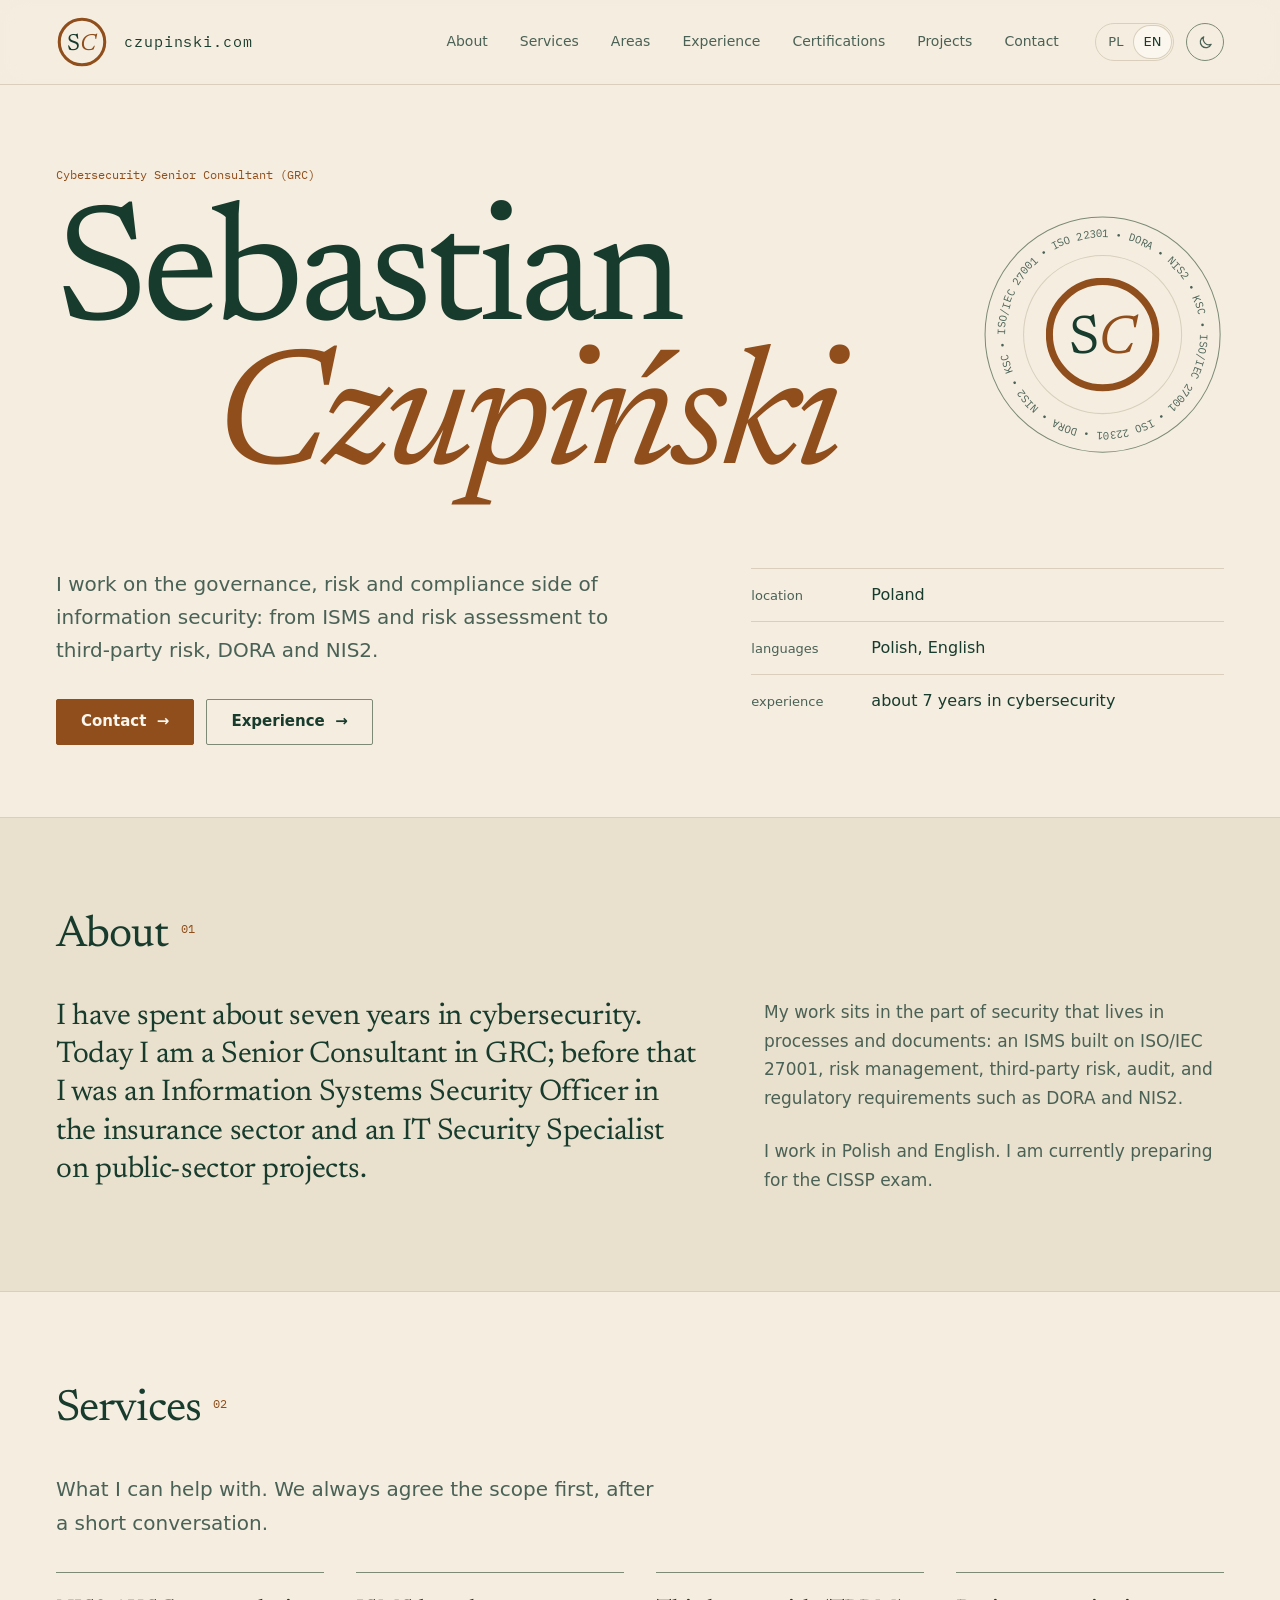
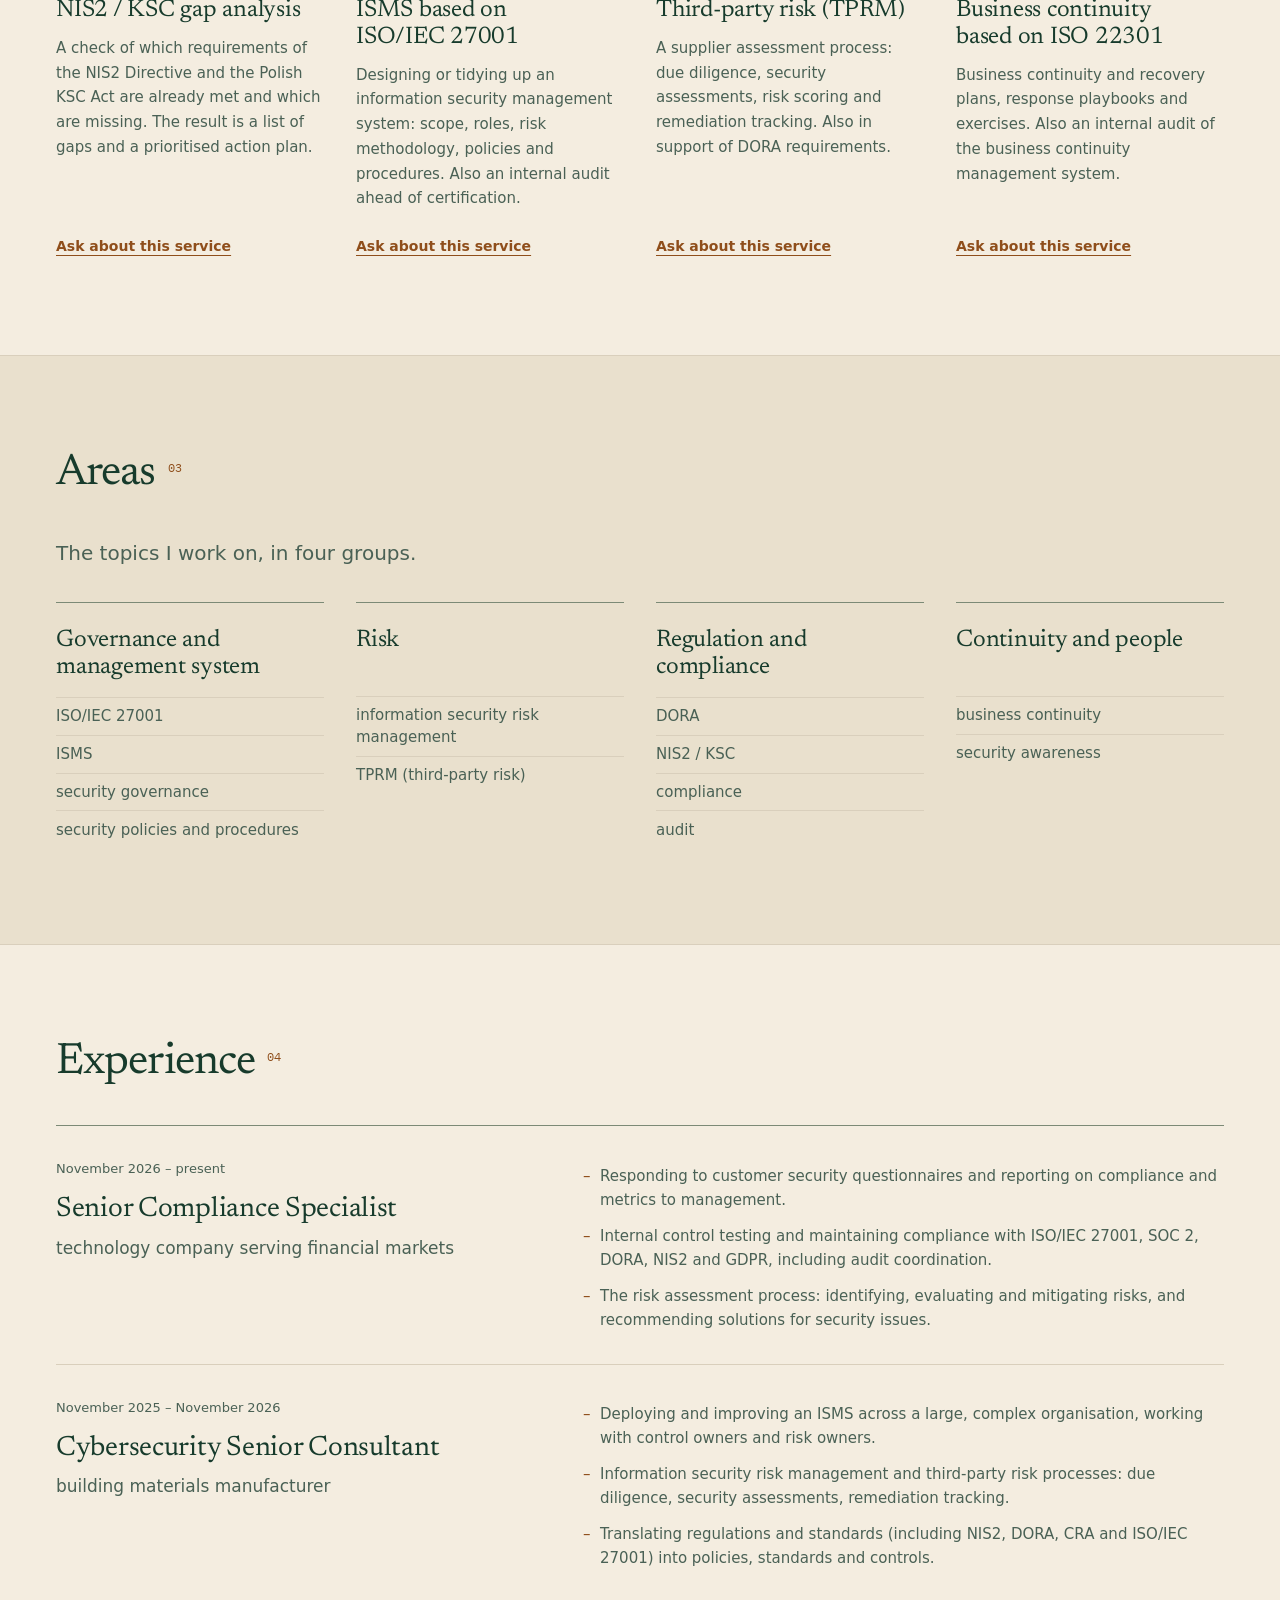
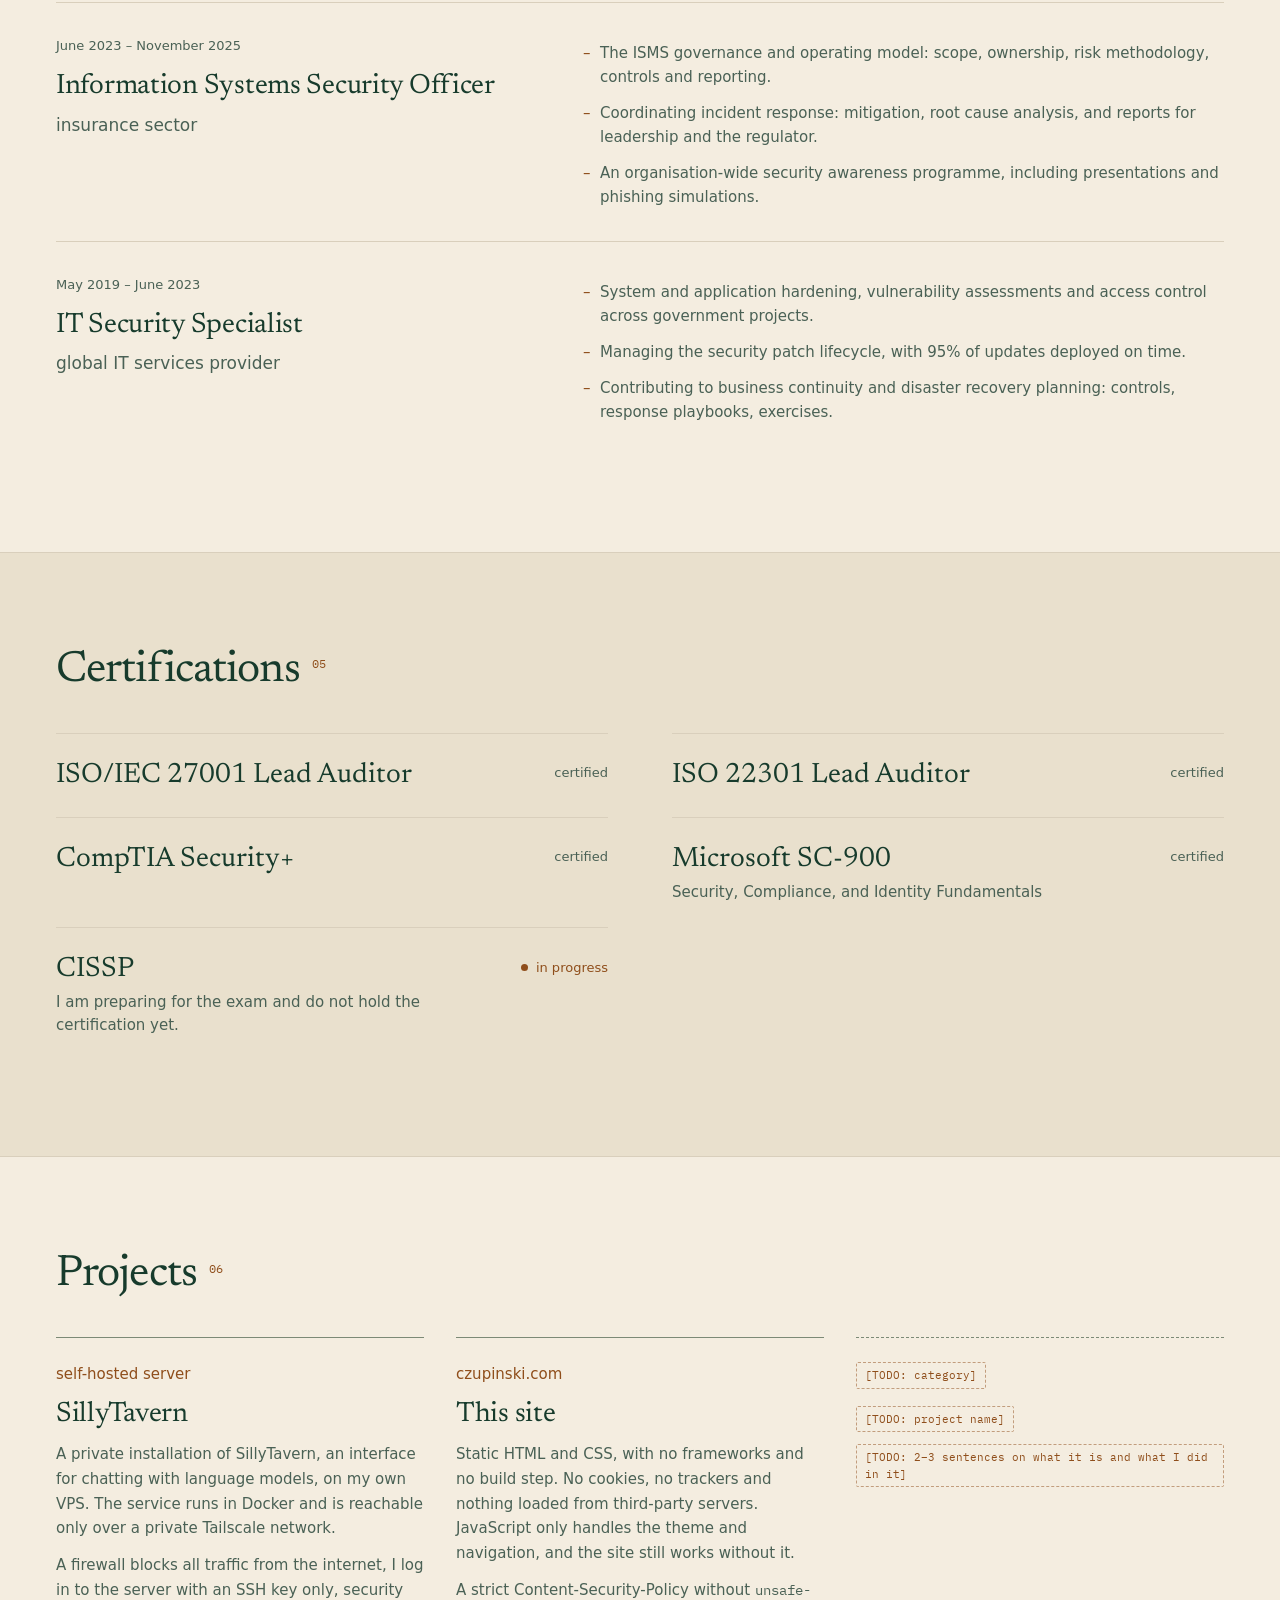
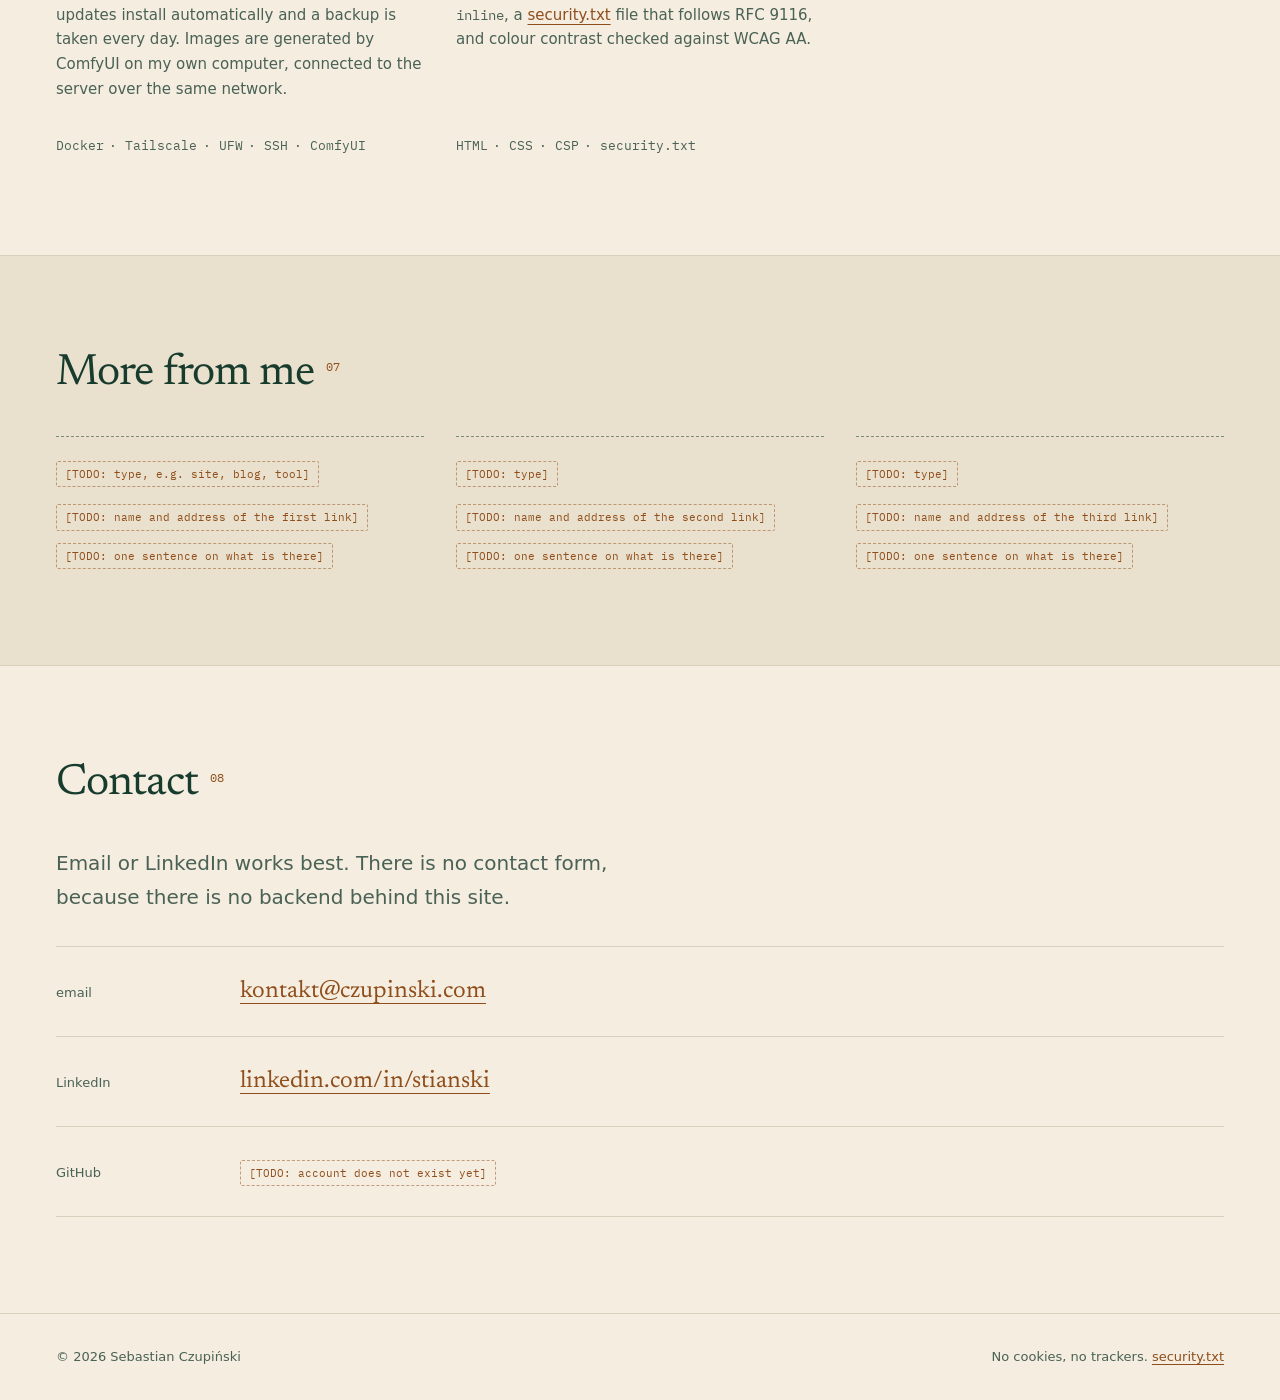
==== en/index.html @ 632280e1 "Strona czupinski.com: pierwsza wersja do publikacji Kopia katalogu site/ z repozytorium moja-strona " ====
<!DOCTYPE html>
<!-- Wersja angielska. Struktura jest identyczna jak w /index.html, różni się treść,
     identyfikatory kotwic i ścieżki do zasobów (../ bo plik leży w katalogu /en/). -->
<html lang="en" data-theme="dark">
<head>
  <meta charset="utf-8">
  <meta name="viewport" content="width=device-width, initial-scale=1">

  <!-- Polityka CSP opisana w /index.html. Hash jest inny, bo blok JSON-LD ma inną treść. -->
  <meta http-equiv="Content-Security-Policy" content="default-src 'none'; script-src 'self' 'sha256-ThbtNAW8D0y4aCmv2MQo83vtmbfObF8yWcRM6Jve+NU='; style-src 'self'; img-src 'self'; font-src 'self'; base-uri 'none'; form-action 'none'">
  <meta name="referrer" content="strict-origin-when-cross-origin">

  <title>Sebastian Czupiński | Cybersecurity Senior Consultant (GRC)</title>
  <meta name="description" content="Sebastian Czupiński, Cybersecurity Senior Consultant (GRC). ISO/IEC 27001, ISMS, risk management, TPRM, DORA, NIS2.">
  <meta name="author" content="Sebastian Czupiński">
  <meta name="theme-color" content="#0f1f1a">

  <link rel="canonical" href="https://czupinski.com/en/">
  <link rel="alternate" hreflang="pl" href="https://czupinski.com/">
  <link rel="alternate" hreflang="en" href="https://czupinski.com/en/">
  <link rel="alternate" hreflang="x-default" href="https://czupinski.com/">

  <meta property="og:type" content="website">
  <meta property="og:site_name" content="czupinski.com">
  <meta property="og:title" content="Sebastian Czupiński | Cybersecurity Senior Consultant (GRC)">
  <meta property="og:description" content="Information security from the governance, risk and compliance side: ISMS, risk assessment, third-party risk, DORA and NIS2.">
  <meta property="og:url" content="https://czupinski.com/en/">
  <meta property="og:locale" content="en_GB">
  <meta property="og:locale:alternate" content="pl_PL">
  <meta property="og:image" content="https://czupinski.com/assets/img/og.png">
  <meta property="og:image:width" content="1200">
  <meta property="og:image:height" content="630">
  <meta property="og:image:alt" content="Sebastian Czupiński, Cybersecurity Senior Consultant (GRC)">
  <meta name="twitter:card" content="summary_large_image">

  <link rel="icon" href="../assets/img/favicon.svg" type="image/svg+xml">
  <link rel="preload" href="../assets/fonts/newsreader-latin-400-normal.woff2" as="font" type="font/woff2" crossorigin>
  <link rel="preload" href="../assets/fonts/newsreader-latin-ext-400-italic.woff2" as="font" type="font/woff2" crossorigin>
  <link rel="stylesheet" href="../assets/css/style.css">
  <script src="../assets/js/theme.js"></script>
  <script src="../assets/js/nav.js" defer></script>

  <script type="application/ld+json">{"@context":"https://schema.org","@type":"Person","name":"Sebastian Czupiński","jobTitle":"Cybersecurity Senior Consultant (GRC)","url":"https://czupinski.com/en/","address":{"@type":"PostalAddress","addressCountry":"PL"},"knowsLanguage":["pl","en"],"knowsAbout":["ISO/IEC 27001","ISMS","Information security risk management","Third-party risk management (TPRM)","DORA","NIS2","Audit","Compliance","Security policies and procedures","Security governance","Business continuity","Security awareness"],"sameAs":["https://www.linkedin.com/in/stianski"]}</script>
</head>
<body>
  <a class="skip-link" href="#content">Skip to content</a>

  <header class="site-header">
    <div class="container header-inner">
      <a class="brand" href="#top" aria-label="Sebastian Czupiński, back to top">
        <svg class="brand-mark" viewBox="0 0 120 120" aria-hidden="true" focusable="false">
          <circle class="monogram-ring" cx="60" cy="60" r="52.5"/>
          <text class="monogram-letters" x="59" y="78" text-anchor="middle">S<tspan class="monogram-c">C</tspan></text>
        </svg>
        <span>czupinski.com</span>
      </a>

      <nav class="site-nav" id="menu" aria-label="Page sections">
        <ul>
          <li><a href="#about">About</a></li>
          <li><a href="#services">Services</a></li>
          <li><a href="#areas">Areas</a></li>
          <li><a href="#experience">Experience</a></li>
          <li><a href="#certifications">Certifications</a></li>
          <li><a href="#projects">Projects</a></li>
          <li><a href="#contact">Contact</a></li>
        </ul>
      </nav>

      <div class="header-tools">
        <nav class="lang-switch" aria-label="Language">
          <a href="../index.html" lang="pl" hreflang="pl" aria-label="Wersja polska">PL</a>
          <span aria-current="true" lang="en">EN</span>
        </nav>
        <button class="theme-toggle" type="button" data-theme-toggle
                aria-label="Switch to light theme"
                data-label-light="Switch to light theme"
                data-label-dark="Switch to dark theme">
          <svg class="icon-sun" viewBox="0 0 24 24" fill="none" stroke="currentColor" stroke-width="1.75" stroke-linecap="round" aria-hidden="true" focusable="false">
            <circle cx="12" cy="12" r="4"/>
            <path d="M12 2.5v2.5M12 19v2.5M2.5 12H5M19 12h2.5M5.3 5.3l1.8 1.8M16.9 16.9l1.8 1.8M5.3 18.7l1.8-1.8M16.9 7.1l1.8-1.8"/>
          </svg>
          <svg class="icon-moon" viewBox="0 0 24 24" fill="none" stroke="currentColor" stroke-width="1.75" stroke-linecap="round" stroke-linejoin="round" aria-hidden="true" focusable="false">
            <path d="M20 14.5A8 8 0 0 1 9.5 4a8 8 0 1 0 10.5 10.5z"/>
          </svg>
        </button>
        <button class="nav-toggle" type="button" data-nav-toggle
                aria-controls="menu" aria-expanded="false"
                aria-label="Open menu"
                data-label-open="Open menu"
                data-label-close="Close menu">
          <svg class="icon-open" viewBox="0 0 24 24" fill="none" stroke="currentColor" stroke-width="1.75" stroke-linecap="round" aria-hidden="true" focusable="false">
            <path d="M4 8h16M4 16h16"/>
          </svg>
          <svg class="icon-close" viewBox="0 0 24 24" fill="none" stroke="currentColor" stroke-width="1.75" stroke-linecap="round" aria-hidden="true" focusable="false">
            <path d="M6 6l12 12M18 6L6 18"/>
          </svg>
        </button>
      </div>
    </div>
  </header>

  <main id="content">

    <!-- 1. HERO -->
    <section class="hero" id="top" aria-labelledby="hero-title">
      <div class="container hero-inner">
        <div>
          <p class="eyebrow">Cybersecurity Senior Consultant (GRC)</p>
          <h1 id="hero-title">Sebastian <span class="name-accent">Czupiński</span></h1>
          <p class="hero-lead">I work on the governance, risk and compliance side of information security: from ISMS and risk assessment to third-party risk, DORA and NIS2.</p>
          <p class="hero-actions">
            <a class="button" href="#contact">Contact</a>
            <a class="button button-ghost" href="#experience">Experience</a>
          </p>
          <dl class="hero-facts">
            <div><dt>location</dt><dd>Poland</dd></div>
            <div><dt>languages</dt><dd>Polish, English</dd></div>
            <div><dt>experience</dt><dd>about 7 years in cybersecurity</dd></div>
          </dl>
        </div>
        <svg class="seal" viewBox="0 0 240 240" aria-hidden="true" focusable="false">
          <defs>
            <path id="seal-path" d="M24 120A96 96 0 1 1 216 120A96 96 0 1 1 24 120"/>
          </defs>
          <circle class="seal-ring seal-ring-outer" cx="120" cy="120" r="116"/>
          <circle class="seal-ring" cx="120" cy="120" r="78"/>
          <g class="seal-spin">
            <text class="seal-text"><textPath href="#seal-path" textLength="596" lengthAdjust="spacing">ISO/IEC 27001 &#8226; ISO 22301 &#8226; DORA &#8226; NIS2 &#8226; KSC &#8226; ISO/IEC 27001 &#8226; ISO 22301 &#8226; DORA &#8226; NIS2 &#8226; KSC &#8226;</textPath></text>
          </g>
          <g transform="translate(60 60)">
            <circle class="monogram-ring" cx="60" cy="60" r="52.5"/>
            <text class="monogram-letters" x="59" y="78" text-anchor="middle">S<tspan class="monogram-c">C</tspan></text>
          </g>
        </svg>
      </div>
    </section>

    <!-- 2. ABOUT -->
    <section class="section band-alt" id="about" aria-labelledby="about-title">
      <div class="container section-inner">
        <header>
          <span class="section-label" aria-hidden="true">01</span>
          <h2 id="about-title">About</h2>
        </header>
        <div class="prose">
          <p>I have spent about seven years in cybersecurity. Today I am a Senior Consultant in GRC; before that I was an Information Systems Security Officer in the insurance sector and an IT Security Specialist on public-sector projects.</p>
          <p>My work sits in the part of security that lives in processes and documents: an ISMS built on ISO/IEC 27001, risk management, third-party risk, audit, and regulatory requirements such as DORA and NIS2.</p>
          <p>I work in Polish and English. I am currently preparing for the CISSP exam.</p>
        </div>
      </div>
    </section>

    <!-- 3. SERVICES
         Nowa usługa = skopiuj cały blok <article class="service"> ... </article>.
         Pamiętaj o tej samej zmianie w /index.html. -->
    <section class="section" id="services" aria-labelledby="services-title">
      <div class="container section-inner">
        <header>
          <span class="section-label" aria-hidden="true">02</span>
          <h2 id="services-title">Services</h2>
        </header>
        <div>
          <p class="section-intro">What I can help with. We always agree the scope first, after a short conversation.</p>
          <div class="service-list">
            <article class="service">
              <h3>NIS2 / KSC gap analysis</h3>
              <p>A check of which requirements of the NIS2 Directive and the Polish KSC Act are already met and which are missing. The result is a list of gaps and a prioritised action plan.</p>
              <a href="#contact">Ask about this service</a>
            </article>
            <article class="service">
              <h3>ISMS based on ISO/IEC 27001</h3>
              <p>Designing or tidying up an information security management system: scope, roles, risk methodology, policies and procedures. Also an internal audit ahead of certification.</p>
              <a href="#contact">Ask about this service</a>
            </article>
            <article class="service">
              <h3>Third-party risk (TPRM)</h3>
              <p>A supplier assessment process: due diligence, security assessments, risk scoring and remediation tracking. Also in support of DORA requirements.</p>
              <a href="#contact">Ask about this service</a>
            </article>
            <article class="service">
              <h3>Business continuity based on ISO 22301</h3>
              <p>Business continuity and recovery plans, response playbooks and exercises. Also an internal audit of the business continuity management system.</p>
              <a href="#contact">Ask about this service</a>
            </article>
          </div>
        </div>
      </div>
    </section>

    <!-- 4. AREAS -->
    <section class="section band-alt" id="areas" aria-labelledby="areas-title">
      <div class="container section-inner">
        <header>
          <span class="section-label" aria-hidden="true">03</span>
          <h2 id="areas-title">Areas</h2>
        </header>
        <div>
          <p class="section-intro">The topics I work on, in four groups.</p>
          <div class="area-grid">
            <div class="area">
              <h3>Governance and management system</h3>
              <ul class="tags">
                <li>ISO/IEC 27001</li>
                <li>ISMS</li>
                <li>security governance</li>
                <li>security policies and procedures</li>
              </ul>
            </div>
            <div class="area">
              <h3>Risk</h3>
              <ul class="tags">
                <li>information security risk management</li>
                <li>TPRM (third-party risk)</li>
              </ul>
            </div>
            <div class="area">
              <h3>Regulation and compliance</h3>
              <ul class="tags">
                <li>DORA</li>
                <li>NIS2 / KSC</li>
                <li>compliance</li>
                <li>audit</li>
              </ul>
            </div>
            <div class="area">
              <h3>Continuity and people</h3>
              <ul class="tags">
                <li>business continuity</li>
                <li>security awareness</li>
              </ul>
            </div>
          </div>
        </div>
      </div>
    </section>

    <!-- 5. EXPERIENCE -->
    <section class="section" id="experience" aria-labelledby="experience-title">
      <div class="container section-inner">
        <header>
          <span class="section-label" aria-hidden="true">04</span>
          <h2 id="experience-title">Experience</h2>
        </header>
        <ol class="timeline">
          <li>
            <div class="timeline-head">
              <p class="timeline-meta">November 2026 – present</p>
              <h3>Senior Compliance Specialist</h3>
              <p class="timeline-context">technology company serving financial markets</p>
            </div>
            <ul class="timeline-points">
              <li>Responding to customer security questionnaires and reporting on compliance and metrics to management.</li>
              <li>Internal control testing and maintaining compliance with ISO/IEC 27001, SOC 2, DORA, NIS2 and GDPR, including audit coordination.</li>
              <li>The risk assessment process: identifying, evaluating and mitigating risks, and recommending solutions for security issues.</li>
            </ul>
          </li>
          <li>
            <div class="timeline-head">
              <p class="timeline-meta">November 2025 – November 2026</p>
              <h3>Cybersecurity Senior Consultant</h3>
              <p class="timeline-context">building materials manufacturer</p>
            </div>
            <ul class="timeline-points">
              <li>Deploying and improving an ISMS across a large, complex organisation, working with control owners and risk owners.</li>
              <li>Information security risk management and third-party risk processes: due diligence, security assessments, remediation tracking.</li>
              <li>Translating regulations and standards (including NIS2, DORA, CRA and ISO/IEC 27001) into policies, standards and controls.</li>
            </ul>
          </li>
          <li>
            <div class="timeline-head">
              <p class="timeline-meta">June 2023 – November 2025</p>
              <h3>Information Systems Security Officer</h3>
              <p class="timeline-context">insurance sector</p>
            </div>
            <ul class="timeline-points">
              <li>The ISMS governance and operating model: scope, ownership, risk methodology, controls and reporting.</li>
              <li>Coordinating incident response: mitigation, root cause analysis, and reports for leadership and the regulator.</li>
              <li>An organisation-wide security awareness programme, including presentations and phishing simulations.</li>
            </ul>
          </li>
          <li>
            <div class="timeline-head">
              <p class="timeline-meta">May 2019 – June 2023</p>
              <h3>IT Security Specialist</h3>
              <p class="timeline-context">global IT services provider</p>
            </div>
            <ul class="timeline-points">
              <li>System and application hardening, vulnerability assessments and access control across government projects.</li>
              <li>Managing the security patch lifecycle, with 95% of updates deployed on time.</li>
              <li>Contributing to business continuity and disaster recovery planning: controls, response playbooks, exercises.</li>
            </ul>
          </li>
        </ol>
      </div>
    </section>

    <!-- 6. CERTIFICATIONS -->
    <section class="section band-alt" id="certifications" aria-labelledby="certifications-title">
      <div class="container section-inner">
        <header>
          <span class="section-label" aria-hidden="true">05</span>
          <h2 id="certifications-title">Certifications</h2>
        </header>
        <ul class="cert-list">
          <li>
            <span class="cert-name">ISO/IEC 27001 Lead Auditor</span>
            <span class="status">certified</span>
          </li>
          <li>
            <span class="cert-name">ISO 22301 Lead Auditor</span>
            <span class="status">certified</span>
          </li>
          <li>
            <span class="cert-name">CompTIA Security+</span>
            <span class="status">certified</span>
          </li>
          <li>
            <span class="cert-name">Microsoft SC-900
              <span class="cert-detail">Security, Compliance, and Identity Fundamentals</span>
            </span>
            <span class="status">certified</span>
          </li>
          <li>
            <span class="cert-name">CISSP
              <span class="cert-detail">I am preparing for the exam and do not hold the certification yet.</span>
            </span>
            <span class="status status-progress">in progress</span>
          </li>
        </ul>
      </div>
    </section>

    <!-- 7. PROJECTS
         Nowy projekt = skopiuj cały blok <article class="card"> ... </article>
         i podmień treść. Pamiętaj o tej samej zmianie w /index.html. -->
    <section class="section" id="projects" aria-labelledby="projects-title">
      <div class="container section-inner">
        <header>
          <span class="section-label" aria-hidden="true">06</span>
          <h2 id="projects-title">Projects</h2>
        </header>
        <div class="card-grid">
          <article class="card">
            <p class="card-kicker">self-hosted server</p>
            <h3>SillyTavern</h3>
            <p>A private installation of SillyTavern, an interface for chatting with language models, on my own VPS. The service runs in Docker and is reachable only over a private Tailscale network.</p>
            <p>A firewall blocks all traffic from the internet, I log in to the server with an SSH key only, security updates install automatically and a backup is taken every day. Images are generated by ComfyUI on my own computer, connected to the server over the same network.</p>
            <ul class="tags">
              <li>Docker</li>
              <li>Tailscale</li>
              <li>UFW</li>
              <li>SSH</li>
              <li>ComfyUI</li>
            </ul>
          </article>

          <article class="card">
            <p class="card-kicker">czupinski.com</p>
            <h3>This site</h3>
            <p>Static HTML and CSS, with no frameworks and no build step. No cookies, no trackers and nothing loaded from third-party servers. JavaScript only handles the theme and navigation, and the site still works without it.</p>
            <p>A strict Content-Security-Policy without <code>unsafe-inline</code>, a <a href="../.well-known/security.txt">security.txt</a> file that follows RFC 9116, and colour contrast checked against WCAG AA.</p>
            <ul class="tags">
              <li>HTML</li>
              <li>CSS</li>
              <li>CSP</li>
              <li>security.txt</li>
            </ul>
          </article>

          <article class="card card-empty">
            <p class="card-kicker"><span class="todo">[TODO: category]</span></p>
            <h3><span class="todo">[TODO: project name]</span></h3>
            <p><span class="todo">[TODO: 2–3 sentences on what it is and what I did in it]</span></p>
          </article>
        </div>
      </div>
    </section>

    <!-- 8. LINKS: miejsce na promowane odnośniki (inne strony, profile, publikacje).
         Wypełnienie jak w /index.html: nazwę owiń linkiem z rel="noopener noreferrer". -->
    <section class="section band-alt" id="links" aria-labelledby="links-title">
      <div class="container section-inner">
        <header>
          <span class="section-label" aria-hidden="true">07</span>
          <h2 id="links-title">More from me</h2>
        </header>
        <div class="card-grid">
          <article class="card card-empty">
            <p class="card-kicker"><span class="todo">[TODO: type, e.g. site, blog, tool]</span></p>
            <h3><span class="todo">[TODO: name and address of the first link]</span></h3>
            <p><span class="todo">[TODO: one sentence on what is there]</span></p>
          </article>
          <article class="card card-empty">
            <p class="card-kicker"><span class="todo">[TODO: type]</span></p>
            <h3><span class="todo">[TODO: name and address of the second link]</span></h3>
            <p><span class="todo">[TODO: one sentence on what is there]</span></p>
          </article>
          <article class="card card-empty">
            <p class="card-kicker"><span class="todo">[TODO: type]</span></p>
            <h3><span class="todo">[TODO: name and address of the third link]</span></h3>
            <p><span class="todo">[TODO: one sentence on what is there]</span></p>
          </article>
        </div>
      </div>
    </section>

    <!-- 9. CONTACT -->
    <section class="section" id="contact" aria-labelledby="contact-title">
      <div class="container section-inner">
        <header>
          <span class="section-label" aria-hidden="true">08</span>
          <h2 id="contact-title">Contact</h2>
        </header>
        <div>
          <p class="section-intro">Email or LinkedIn works best. There is no contact form, because there is no backend behind this site.</p>
          <dl class="contact-list">
            <div><dt>email</dt><dd><a href="mailto:kontakt@czupinski.com">kontakt@czupinski.com</a></dd></div>
            <div><dt>LinkedIn</dt><dd><a href="https://www.linkedin.com/in/stianski" rel="noopener noreferrer">linkedin.com/in/stianski</a></dd></div>
            <div><dt>GitHub</dt><dd><span class="todo">[TODO: account does not exist yet]</span></dd></div>
          </dl>
        </div>
      </div>
    </section>

  </main>

  <!-- 8. FOOTER -->
  <footer class="site-footer">
    <div class="container footer-inner">
      <p>© 2026 Sebastian Czupiński</p>
      <p>No cookies, no trackers. <a href="../.well-known/security.txt">security.txt</a></p>
    </div>
  </footer>
</body>
</html>
---- assets/css/style.css ----
/* ==========================================================================
   czupinski.com - arkusz stylów
   Jeden plik, bez preprocesora. Kolejność:
     1. Zmienne (paleta, typografia, odstępy)
     2. Baza i reset
     3. Elementy wspólne (linki, focus, przyciski, znacznik TODO)
     4. Nagłówek i nawigacja
     5. Hero
     6. Sekcje i ich zawartość
     7. Stopka, strona 404
     8. Punkty łamania (media queries)
     9. Ruch (tylko gdy użytkownik go nie ograniczył)
   Pełna dokumentacja kolorów: docs/paleta.md
   ========================================================================== */

/* 0. CZCIONKI --------------------------------------------------------------
   Dwie czcionki trzymane lokalnie w assets/fonts (licencja OFL, szczegóły w
   assets/fonts/README.md): Newsreader do nagłówków, IBM Plex Mono do etykiet.
   Dzięki temu strona wygląda tak samo na Windows, macOS i Androidzie.
   Każdy krój jest w dwóch plikach: "latin" (podstawowe znaki) i "latin-ext"
   (m.in. polskie ą, ę, ł, ń, ś, ź, ż). Zakres unicode-range mówi przeglądarce,
   który plik zawiera które znaki, więc wersja angielska pobiera tylko "latin".
   font-display: swap = tekst jest widoczny od razu w czcionce systemowej,
   a po chwili podmienia się na docelową. */
@font-face {
  font-family: "Newsreader";
  font-style: normal;
  font-weight: 400;
  font-display: swap;
  src: url("../fonts/newsreader-latin-ext-400-normal.woff2") format("woff2");
  unicode-range: U+0100-02BA, U+02BD-02C5, U+02C7-02CC, U+02CE-02D7, U+02DD-02FF, U+0304, U+0308, U+0329, U+1D00-1DBF, U+1E00-1E9F, U+1EF2-1EFF, U+2020, U+20A0-20AB, U+20AD-20C0, U+2113, U+2C60-2C7F, U+A720-A7FF;
}

@font-face {
  font-family: "Newsreader";
  font-style: normal;
  font-weight: 400;
  font-display: swap;
  src: url("../fonts/newsreader-latin-400-normal.woff2") format("woff2");
  unicode-range: U+0000-00FF, U+0131, U+0152-0153, U+02BB-02BC, U+02C6, U+02DA, U+02DC, U+0304, U+0308, U+0329, U+2000-206F, U+20AC, U+2122, U+2191, U+2193, U+2212, U+2215, U+FEFF, U+FFFD;
}

@font-face {
  font-family: "Newsreader";
  font-style: italic;
  font-weight: 400;
  font-display: swap;
  src: url("../fonts/newsreader-latin-ext-400-italic.woff2") format("woff2");
  unicode-range: U+0100-02BA, U+02BD-02C5, U+02C7-02CC, U+02CE-02D7, U+02DD-02FF, U+0304, U+0308, U+0329, U+1D00-1DBF, U+1E00-1E9F, U+1EF2-1EFF, U+2020, U+20A0-20AB, U+20AD-20C0, U+2113, U+2C60-2C7F, U+A720-A7FF;
}

@font-face {
  font-family: "Newsreader";
  font-style: italic;
  font-weight: 400;
  font-display: swap;
  src: url("../fonts/newsreader-latin-400-italic.woff2") format("woff2");
  unicode-range: U+0000-00FF, U+0131, U+0152-0153, U+02BB-02BC, U+02C6, U+02DA, U+02DC, U+0304, U+0308, U+0329, U+2000-206F, U+20AC, U+2122, U+2191, U+2193, U+2212, U+2215, U+FEFF, U+FFFD;
}

@font-face {
  font-family: "IBM Plex Mono";
  font-style: normal;
  font-weight: 400;
  font-display: swap;
  src: url("../fonts/ibm-plex-mono-latin-ext-400-normal.woff2") format("woff2");
  unicode-range: U+0100-02BA, U+02BD-02C5, U+02C7-02CC, U+02CE-02D7, U+02DD-02FF, U+0304, U+0308, U+0329, U+1D00-1DBF, U+1E00-1E9F, U+1EF2-1EFF, U+2020, U+20A0-20AB, U+20AD-20C0, U+2113, U+2C60-2C7F, U+A720-A7FF;
}

@font-face {
  font-family: "IBM Plex Mono";
  font-style: normal;
  font-weight: 400;
  font-display: swap;
  src: url("../fonts/ibm-plex-mono-latin-400-normal.woff2") format("woff2");
  unicode-range: U+0000-00FF, U+0131, U+0152-0153, U+02BB-02BC, U+02C6, U+02DA, U+02DC, U+0304, U+0308, U+0329, U+2000-206F, U+20AC, U+2122, U+2191, U+2193, U+2212, U+2215, U+FEFF, U+FFFD;
}

/* 1. ZMIENNE ---------------------------------------------------------------
   Motyw ciemny jest domyślny, więc jego kolory siedzą w :root.
   Motyw jasny tylko nadpisuje te same zmienne - reszta CSS nie wie,
   który motyw jest aktywny. Dzięki temu zmiana palety to edycja tych
   bloków i niczego więcej. */
:root {
  --color-bg: #0f1f1a;              /* tło strony */
  --color-surface: #162b23;         /* karty, tagi */
  --color-text: #f4ede0;            /* tekst główny */
  --color-heading: #f4ede0;         /* nagłówki */
  --color-text-muted: #b5bfb0;      /* tekst przygaszony */
  --color-accent: #d4935a;          /* miedź: linki, etykiety, akcenty */
  --color-accent-hover: #e6ae7c;    /* miedź po najechaniu */
  --color-on-accent: #0f1f1a;       /* tekst na miedzianym tle */
  --color-border: #2e4a3d;          /* obramowania dekoracyjne */
  --color-border-strong: #5f8472;   /* obramowania kontrolek (min. 3:1) */
  --color-rail: #0b1713;            /* boczne kolumny po obu stronach ekranu */

  /* Efekty: poświata w hero i cień kart. Osobne zmienne, bo w każdym
     motywie potrzebują innej siły. */
  --color-glow: rgba(31, 77, 58, 0.5);
  --shadow-card: 0 1px 0 rgba(244, 237, 224, 0.04) inset, 0 18px 40px -24px rgba(0, 0, 0, 0.6);

  /* Mówi przeglądarce, jak rysować własne elementy (paski przewijania itp.). */
  color-scheme: dark;

  /* Typografia: szeryfowa do nagłówków (ciepło), bezszeryfowa do tekstu
     (czytelność), monospace do etykiet, tagów i dat (akcent techniczny).
     Nagłówki i etykiety mają własne czcionki z sekcji 0; reszta listy to zapas
     na czas ładowania. Tekst główny zostaje w czcionce systemowej. */
  --font-serif: "Newsreader", "Iowan Old Style", "Palatino Linotype", Palatino, Georgia, "Times New Roman", serif;
  --font-sans: system-ui, -apple-system, "Segoe UI", Roboto, "Helvetica Neue", Arial, sans-serif;
  --font-mono: "IBM Plex Mono", ui-monospace, "Cascadia Code", "SF Mono", Menlo, Consolas, "Liberation Mono", monospace;

  /* Skala odstępów: wielokrotności 0.25rem, żeby wszystko trzymało rytm. */
  --space-1: 0.25rem;
  --space-2: 0.5rem;
  --space-3: 0.75rem;
  --space-4: 1rem;
  --space-5: 1.5rem;
  --space-6: 2rem;
  --space-7: 3rem;
  --space-8: 4.5rem;
  --space-9: 7rem;
  --space-10: 9rem;

  --content-width: 70rem;
  --gutter: 1.25rem;
  --radius: 0.25rem;
  --radius-card: 0.625rem;
}

/* Atrybut data-theme ustawia assets/js/theme.js na elemencie <html>. */
:root[data-theme="light"] {
  --color-bg: #f4ede0;
  --color-surface: #fbf7ee;
  --color-text: #1f4d3a;
  --color-heading: #173b2c;
  --color-text-muted: #4a6155;
  --color-accent: #8f4e1b;
  --color-accent-hover: #6f3b12;
  --color-on-accent: #fbf7ee;
  --color-border: #d9cfbc;
  --color-border-strong: #7c8a76;
  --color-rail: #e9e0cd;

  --color-glow: rgba(184, 115, 51, 0.1);
  --shadow-card: 0 1px 2px rgba(23, 59, 44, 0.05), 0 18px 40px -28px rgba(23, 59, 44, 0.35);

  color-scheme: light;
}

/* Pas "stonowany" (klasa na sekcji): te same kolory, tylko tło o pół tonu inne.
   Co druga sekcja go dostaje, żeby sekcje było od siebie lepiej widać. */
.band-alt {
  --color-bg: #162c23;
  --color-surface: #1e382e;
}

[data-theme="light"] .band-alt {
  --color-bg: #e9e0cd;
  --color-surface: #fbf7ee;
}

/* 2. BAZA ------------------------------------------------------------------ */
*,
*::before,
*::after {
  box-sizing: border-box;
}

html {
  /* Bez tego iOS potrafi sam powiększać tekst po obróceniu telefonu. */
  -webkit-text-size-adjust: 100%;
  text-size-adjust: 100%;
  /* Kotwice nie chowają się pod przyklejonym nagłówkiem. */
  scroll-padding-top: 8rem;
}

body {
  margin: 0;
  background: var(--color-bg);
  color: var(--color-text);
  font-family: var(--font-sans);
  font-size: 1.0625rem;
  line-height: 1.7;
  overflow-wrap: break-word;
  -webkit-font-smoothing: antialiased;
  text-rendering: optimizeLegibility;
}

h1,
h2,
h3,
p,
ul,
ol,
dl,
dd {
  margin: 0;
}

ul,
ol {
  padding: 0;
  list-style: none;
}

h1,
h2,
h3 {
  color: var(--color-heading);
  font-family: var(--font-serif);
  font-weight: 400;
  line-height: 1.12;
  letter-spacing: -0.01em;
  text-wrap: balance;
}

svg {
  display: block;
}

::selection {
  background: var(--color-accent);
  color: var(--color-on-accent);
}

/* 3. ELEMENTY WSPÓLNE ------------------------------------------------------ */
.container {
  width: 100%;
  max-width: var(--content-width);
  margin-inline: auto;
  padding-inline: var(--gutter);
}

a {
  color: var(--color-accent);
  text-decoration-thickness: 1px;
  text-underline-offset: 0.25em;
}

a:hover {
  color: var(--color-accent-hover);
}

/* Widoczny focus tylko przy nawigacji klawiaturą (:focus-visible),
   żeby nie pojawiał się po zwykłym kliknięciu myszą. */
:focus-visible {
  outline: 2px solid var(--color-accent);
  outline-offset: 3px;
  border-radius: 2px;
}

/* Link "przejdź do treści": niewidoczny, dopóki nie dostanie focusu z klawiatury. */
.skip-link {
  position: absolute;
  top: var(--space-3);
  left: var(--space-3);
  z-index: 20;
  padding: var(--space-2) var(--space-4);
  background: var(--color-accent);
  color: var(--color-on-accent);
  font-family: var(--font-mono);
  font-size: 0.875rem;
  text-decoration: none;
  border-radius: var(--radius);
  transform: translateY(-300%);
}

.skip-link:focus {
  color: var(--color-on-accent);
  transform: none;
}

/* Tekst tylko dla czytników ekranu. */
.visually-hidden {
  position: absolute;
  width: 1px;
  height: 1px;
  margin: -1px;
  padding: 0;
  overflow: hidden;
  clip-path: inset(50%);
  white-space: nowrap;
  border: 0;
}

code {
  font-family: var(--font-mono);
  font-size: 0.9em;
}

/* Wspólny styl małych etykiet: monospace, wersaliki, szerokie światła między literami.
   To ten sam "głos" w nawigacji, numerach sekcji, statusach i przyciskach. */
.eyebrow,
.section-label,
.site-nav a,
.lang-switch,
.button,
.status,
.card-kicker,
.timeline-meta,
.hero-facts dt,
.contact-list dt,
.site-footer {
  font-family: var(--font-mono);
  font-size: 0.75rem;
  letter-spacing: 0.12em;
  text-transform: uppercase;
}

/* Przyciski to zwykłe linki-kotwice, więc działają bez JavaScriptu. */
.button {
  display: inline-flex;
  align-items: center;
  justify-content: center;
  min-height: 2.875rem;
  padding: 0 var(--space-5);
  background: var(--color-accent);
  color: var(--color-on-accent);
  border: 1px solid var(--color-accent);
  border-radius: var(--radius);
  text-decoration: none;
}

/* Strzałka dopisana w CSS. Drugie "content" podaje pusty tekst zastępczy,
   żeby czytniki ekranu jej nie czytały; starsze przeglądarki biorą pierwsze. */
.button::after {
  content: "→";
  content: "→" / "";
  margin-left: 0.7em;
}

.button:hover {
  background: var(--color-accent-hover);
  border-color: var(--color-accent-hover);
  color: var(--color-on-accent);
}

.button-ghost {
  background: transparent;
  color: var(--color-heading);
  border-color: var(--color-border-strong);
}

.button-ghost:hover {
  background: transparent;
  color: var(--color-accent);
  border-color: var(--color-accent);
}

/* Znacznik braków do uzupełnienia. Ma być widać, że to nie jest treść docelowa.
   Celowo bez wersalików: to notatka robocza, nie element projektu. */
.todo {
  display: inline-block;
  padding: 0.15em 0.6em;
  border: 1px dashed var(--color-accent);
  border-radius: var(--radius);
  color: var(--color-accent);
  font-family: var(--font-mono);
  font-size: 0.8125rem;
  font-style: normal;
  letter-spacing: 0;
  line-height: 1.5;
  text-transform: none;
}

/* 4. NAGŁÓWEK I NAWIGACJA -------------------------------------------------- */
.site-header {
  position: sticky;
  top: 0;
  z-index: 10;
  /* Pierwsza deklaracja to zapas dla starszych przeglądarek. Nowsze biorą drugą:
     lekko przezroczyste tło z rozmyciem tego, co przewija się pod nagłówkiem. */
  background: var(--color-bg);
  background: color-mix(in srgb, var(--color-bg) 82%, transparent);
  -webkit-backdrop-filter: blur(14px) saturate(140%);
  backdrop-filter: blur(14px) saturate(140%);
  border-bottom: 1px solid var(--color-border);
}

/* Na telefonie: dwa wiersze (marka + kontrolki, pod spodem nawigacja).
   Na szerokim ekranie wszystko w jednym wierszu - patrz sekcja 8. */
.header-inner {
  display: flex;
  flex-wrap: wrap;
  align-items: center;
  justify-content: space-between;
  gap: var(--space-2) var(--space-6);
  padding-block: var(--space-3);
}

.brand {
  display: inline-flex;
  align-items: center;
  gap: var(--space-3);
  color: var(--color-heading);
  font-family: var(--font-mono);
  font-size: 0.8125rem;
  letter-spacing: 0.06em;
  text-decoration: none;
}

.brand:hover {
  color: var(--color-accent);
}

.brand-mark {
  width: 2.25rem;
  height: 2.25rem;
  flex: none;
}

.site-nav {
  order: 3;
  width: 100%;
  /* Gdyby linki nie zmieściły się w wierszu, przewijają się w poziomie
     zamiast rozpychać stronę. Maska wygasza prawą krawędź i podpowiada,
     że dalej coś jeszcze jest. */
  overflow-x: auto;
  scrollbar-width: none;
  -webkit-mask-image: linear-gradient(to right, #000 82%, transparent);
  mask-image: linear-gradient(to right, #000 82%, transparent);
}

.site-nav ul {
  display: flex;
  gap: var(--space-5);
  /* Margines na obrys focusu i zapas z prawej, żeby ostatni link wyjechał spod maski. */
  padding: var(--space-1) var(--space-7) var(--space-1) var(--space-1);
}

.site-nav a {
  display: block;
  padding-block: var(--space-2);
  color: var(--color-text-muted);
  text-decoration: none;
  white-space: nowrap;
  /* Miedziana kreska pod linkiem, która "wyrasta" po najechaniu: to tło o szerokości 0 -> 100%. */
  background: linear-gradient(var(--color-accent), var(--color-accent)) no-repeat left bottom / 0 1px;
}

.site-nav a:hover,
.site-nav a:focus-visible {
  background-size: 100% 1px;
}

.site-nav a:hover {
  color: var(--color-heading);
}

.header-tools {
  display: flex;
  align-items: center;
  gap: var(--space-3);
}

/* Przełącznik języka jako jedna "pigułka" z dwoma polami. */
.lang-switch {
  display: flex;
  align-items: center;
  padding: 2px;
  border: 1px solid var(--color-border);
  border-radius: 999px;
}

.lang-switch a,
.lang-switch span {
  min-width: 2.25rem;
  padding: 0.3rem 0.6rem;
  border-radius: 999px;
  text-align: center;
  text-decoration: none;
}

.lang-switch a {
  color: var(--color-text-muted);
}

.lang-switch a:hover {
  color: var(--color-accent);
}

/* Bieżący język: wyróżniony, ale nie jest linkiem. */
.lang-switch [aria-current] {
  background: var(--color-surface);
  color: var(--color-heading);
  box-shadow: 0 0 0 1px var(--color-border);
}

/* Przełącznik motywu wymaga JavaScriptu, więc bez JS go nie pokazujemy.
   Klasę .js dodaje na <html> plik theme.js. */
.theme-toggle {
  display: none;
  align-items: center;
  justify-content: center;
  width: 2.375rem;
  height: 2.375rem;
  padding: 0;
  background: transparent;
  color: var(--color-text-muted);
  border: 1px solid var(--color-border-strong);
  border-radius: 50%;
  cursor: pointer;
}

.js .theme-toggle {
  display: inline-flex;
}

.theme-toggle:hover {
  color: var(--color-accent);
  border-color: var(--color-accent);
}

.theme-toggle svg {
  width: 1.0625rem;
  height: 1.0625rem;
}

/* Ikona pokazuje motyw, na który przełączymy: w ciemnym słońce, w jasnym księżyc. */
.icon-moon,
[data-theme="light"] .icon-sun {
  display: none;
}

[data-theme="light"] .icon-moon {
  display: block;
}

/* Przycisk menu (telefon i tablet). Wygląda jak przycisk motywu. Bez JavaScriptu
   jest ukryty, a menu zostaje widoczne i przewija się w poziomie. */
.nav-toggle {
  display: none;
  align-items: center;
  justify-content: center;
  width: 2.375rem;
  height: 2.375rem;
  padding: 0;
  background: transparent;
  color: var(--color-heading);
  border: 1px solid var(--color-border-strong);
  border-radius: 50%;
  cursor: pointer;
}

.js .nav-toggle {
  display: inline-flex;
}

.nav-toggle:hover {
  color: var(--color-accent);
  border-color: var(--color-accent);
}

.nav-toggle svg {
  width: 1.125rem;
  height: 1.125rem;
}

/* Ikona zależy od stanu: dwie kreski, gdy menu jest zwinięte, krzyżyk, gdy rozwinięte. */
.nav-toggle .icon-close,
.nav-toggle[aria-expanded="true"] .icon-open {
  display: none;
}

.nav-toggle[aria-expanded="true"] .icon-close {
  display: block;
}

/* Sekcja, którą akurat widać: link w kolorze nagłówków, z miedzianą kreską. */
.site-nav a[aria-current] {
  color: var(--color-heading);
  background-size: 100% 1px;
}

/* Pasek postępu przewijania na dolnej krawędzi nagłówka. Tworzy go nav.js. */
.scroll-progress {
  position: absolute;
  right: 0;
  bottom: -1px;
  left: 0;
  height: 2px;
  background: var(--color-accent);
  transform: scaleX(0);
  transform-origin: left;
  pointer-events: none;
}

/* Wąski ekran z JavaScriptem: menu jest zwinięte, przycisk rozwija je jako
   pionową listę pod nagłówkiem. Osobne zapytanie "max-width", żeby tych reguł
   nie trzeba było cofać na szerokim ekranie. */
@media (max-width: 59.99em) {
  html.js {
    scroll-padding-top: 5rem;
  }

  .js .site-nav {
    display: none;
    overflow: visible;
    -webkit-mask-image: none;
    mask-image: none;
  }

  .js .site-nav.is-open {
    display: block;
  }

  .js .site-nav ul {
    flex-direction: column;
    gap: 0;
    padding: var(--space-2) 0 var(--space-2);
  }

  .js .site-nav li + li {
    border-top: 1px solid var(--color-border);
  }

  .js .site-nav a {
    padding-block: var(--space-4);
    font-size: 0.8125rem;
    background-position: left calc(100% - 0.75rem);
  }

  .js .header-tools {
    gap: var(--space-2);
  }
}

/* Bardzo wąski telefon: obok znaku nie mieści się już adres, zostaje sam znak
   (link nadal ma pełną nazwę w aria-label). */
@media (max-width: 25.99em) {
  .js .brand span {
    display: none;
  }
}

/* 5. HERO ------------------------------------------------------------------ */
.hero {
  position: relative;
  padding-block: var(--space-7) var(--space-8);
  /* Miękka poświata w prawym górnym rogu. Czysty gradient CSS, żadnego obrazka. */
  background: radial-gradient(60rem 34rem at 88% -8%, var(--color-glow), transparent 70%);
}

.hero-inner {
  display: grid;
  gap: var(--space-7);
  align-items: center;
}

/* Krótka miedziana kreska przed rolą. */
.eyebrow {
  display: flex;
  flex-wrap: wrap;
  align-items: center;
  gap: var(--space-3);
  margin-bottom: var(--space-6);
  color: var(--color-accent);
}

/* Kreska dopiero od 40em (sekcja 8): na telefonie rola zajmuje całą szerokość. */
.eyebrow::before {
  content: "";
  display: none;
  flex: none;
  width: 2.5rem;
  height: 1px;
  background: currentColor;
}

.hero h1 {
  font-size: clamp(2.875rem, 11vw, 6.25rem);
  line-height: 0.98;
  letter-spacing: -0.025em;
}

/* Nazwisko kursywą w kolorze miedzi: jedyny "ozdobnik" na stronie. */
.name-accent {
  color: var(--color-accent);
  font-style: italic;
}

.hero-lead {
  max-width: 35rem;
  margin-top: var(--space-6);
  color: var(--color-text-muted);
  font-size: 1.1875rem;
  line-height: 1.65;
}

.hero-actions {
  display: flex;
  flex-wrap: wrap;
  gap: var(--space-3);
  margin-top: var(--space-6);
}

/* Trzy fakty pod spodem. Na telefonie jeden pod drugim, od 40em w trzech kolumnach. */
.hero-facts {
  display: grid;
  gap: var(--space-5);
  margin-top: var(--space-8);
  padding-top: var(--space-5);
  border-top: 1px solid var(--color-border);
}

.hero-facts dt,
.contact-list dt {
  margin-bottom: var(--space-1);
  color: var(--color-text-muted);
}

.hero-facts dd {
  color: var(--color-heading);
  font-size: 1rem;
  line-height: 1.5;
}

/* Monogram: sam znak, kolory z palety przez klasy (SVG jest wpisany w HTML,
   więc dziedziczy zmienne CSS i zmienia się razem z motywem).
   Gruby miedziany pierścień, litera S w kolorze tekstu, litera C miedziana kursywą
   (tak samo jak nazwisko w hero). W nagłówku i w hero to ten sam rysunek
   (viewBox 120), różni się tylko rozmiarem. */
/* "Pieczęć zgodności" w hero: monogram w środku, dookoła napis z normami
   i regulacjami. Na telefonie jej nie ma (znak jest już w nagłówku), pokazujemy
   ją od 60em. Napis powoli się obraca (sekcja 9). */
.seal {
  display: none;
  width: 19rem;
  height: auto;
}

.seal-ring {
  fill: none;
  stroke: var(--color-border);
  stroke-width: 1;
}

.seal-ring-outer {
  stroke: var(--color-border-strong);
}

.seal-text {
  fill: var(--color-text-muted);
  font-family: var(--font-mono);
  font-size: 10.5px;
}

/* Obrót wokół środka całego rysunku, a nie środka samego napisu. */
.seal-spin {
  transform-box: view-box;
  transform-origin: center;
}

.monogram-ring {
  fill: none;
  stroke: var(--color-accent);
  stroke-width: 7;
}

/* Ta sama czcionka co nagłówki, żeby znak wyglądał identycznie na każdym systemie. */
.monogram-letters {
  fill: var(--color-heading);
  font-family: var(--font-serif);
  font-size: 54px;
  font-weight: 400;
  letter-spacing: -1px;
}

.monogram-c {
  fill: var(--color-accent);
  font-style: italic;
}

/* 6. SEKCJE ---------------------------------------------------------------- */
/* Sekcje oddziela cienka linia, a co druga ma dodatkowo tło o pół tonu inne
   (klasa .band-alt w HTML podmienia zmienną --color-bg tylko dla tej sekcji). */
.section {
  padding-block: var(--space-8);
  background: var(--color-bg);
  border-top: 1px solid var(--color-border);
}

.section-inner {
  display: grid;
  gap: var(--space-6);
}

/* Numer sekcji nad nagłówkiem, z krótką kreską (jak w hero). */
.section-label {
  display: flex;
  align-items: center;
  gap: var(--space-3);
  margin-bottom: var(--space-4);
  color: var(--color-accent);
}

.section-label::after {
  content: "";
  width: 2.5rem;
  height: 1px;
  background: currentColor;
}

.section h2 {
  font-size: clamp(2rem, 5vw, 2.75rem);
}

.section-intro {
  max-width: 38rem;
  margin-bottom: var(--space-7);
  color: var(--color-text-muted);
  font-size: 1.125rem;
}

/* O mnie: pierwszy akapit większy i szeryfowy, jak lid w gazecie. */
.prose {
  display: grid;
  gap: var(--space-5);
  max-width: 40rem;
}

.prose p {
  color: var(--color-text-muted);
}

.prose p:first-child {
  color: var(--color-heading);
  font-family: var(--font-serif);
  font-size: clamp(1.3125rem, 2.6vw, 1.625rem);
  line-height: 1.45;
  letter-spacing: -0.005em;
}

/* Obszary: cztery grupy numerowane licznikiem CSS (01, 02...), bez numerów w HTML. */
.area-grid {
  display: grid;
  gap: var(--space-7) var(--space-7);
  counter-reset: obszar;
}

.area {
  padding-top: var(--space-5);
  border-top: 1px solid var(--color-border);
}

.area h3 {
  margin-bottom: var(--space-5);
  font-size: 1.375rem;
}

.area h3::before {
  counter-increment: obszar;
  content: "0" counter(obszar);
  display: block;
  margin-bottom: var(--space-3);
  color: var(--color-accent);
  font-family: var(--font-mono);
  font-size: 0.75rem;
  letter-spacing: 0.12em;
}

.tags {
  display: flex;
  flex-wrap: wrap;
  gap: var(--space-2);
}

.tags li {
  padding: 0.35em 0.9em;
  background: var(--color-surface);
  border: 1px solid var(--color-border);
  border-radius: 999px;
  font-family: var(--font-mono);
  font-size: 0.8125rem;
  line-height: 1.5;
}

/* Doświadczenie: oś czasu.
   Pionowa linia to lewa krawędź listy, kropki to pseudoelementy ::before. */
.timeline {
  display: grid;
  gap: var(--space-7);
  margin-left: 0.3125rem;
  padding-left: var(--space-6);
  border-left: 1px solid var(--color-border);
}

.timeline li {
  position: relative;
}

.timeline li::before {
  content: "";
  position: absolute;
  top: 0.35em;
  /* Przesunięcie o padding listy + połowę kropki, żeby środek trafił w linię. */
  left: calc(-1 * var(--space-6) - 0.3125rem - 0.5px);
  width: 0.625rem;
  height: 0.625rem;
  background: var(--color-bg);
  border: 1px solid var(--color-accent);
  border-radius: 50%;
}

/* Pierwsza pozycja to obecna rola: kropka wypełniona, z delikatną obwódką. */
.timeline li:first-child::before {
  background: var(--color-accent);
  box-shadow: 0 0 0 4px var(--color-bg), 0 0 0 5px var(--color-border);
}

/* Pierścień, który "pulsuje" wokół kropki obecnej roli (animacja w sekcji 9).
   Bez animacji jest po prostu niewidoczny. */
.timeline li:first-child::after {
  content: "";
  position: absolute;
  top: 0.35em;
  left: calc(-1 * var(--space-6) - 0.3125rem - 0.5px);
  width: 0.625rem;
  height: 0.625rem;
  border: 1px solid var(--color-accent);
  border-radius: 50%;
  opacity: 0;
  pointer-events: none;
}

.timeline-meta {
  margin-bottom: var(--space-3);
  color: var(--color-text-muted);
}

.timeline h3 {
  font-size: clamp(1.375rem, 3vw, 1.75rem);
}

.timeline-context {
  margin-top: var(--space-2);
  color: var(--color-text-muted);
}

.timeline-note {
  margin-top: var(--space-4);
}

/* Certyfikaty: lista z numerami z licznika CSS.
   Na telefonie status stoi pod nazwą, od 40em w jednym wierszu po prawej (sekcja 8). */
.cert-list {
  border-top: 1px solid var(--color-border);
  counter-reset: certyfikat;
}

.cert-list li {
  display: grid;
  grid-template-columns: 2.5rem 1fr;
  gap: var(--space-2) var(--space-3);
  align-items: baseline;
  padding-block: var(--space-5);
  border-bottom: 1px solid var(--color-border);
}

.cert-list li::before {
  counter-increment: certyfikat;
  content: "0" counter(certyfikat);
  color: var(--color-text-muted);
  font-family: var(--font-mono);
  font-size: 0.75rem;
  letter-spacing: 0.12em;
}

.cert-name {
  color: var(--color-heading);
  font-family: var(--font-serif);
  font-size: 1.375rem;
  line-height: 1.25;
}

.cert-detail {
  display: block;
  margin-top: var(--space-1);
  color: var(--color-text-muted);
  font-family: var(--font-sans);
  font-size: 0.9375rem;
  line-height: 1.5;
}

.status {
  grid-column: 2;
  justify-self: start;
  padding: 0.35em 0.9em;
  border: 1px solid var(--color-border);
  border-radius: 999px;
  color: var(--color-text-muted);
  font-size: 0.6875rem;
  line-height: 1.4;
  white-space: nowrap;
}

/* "W trakcie" ma się odróżniać nie tylko kolorem: inny tekst i przerywana ramka. */
.status-progress {
  display: inline-flex;
  align-items: center;
  gap: 0.6em;
  border: 1px dashed var(--color-accent);
  color: var(--color-accent);
}

/* Mała kropka przy "w trakcie"; mruga powoli (sekcja 9). */
.status-progress::before {
  content: "";
  width: 0.4375rem;
  height: 0.4375rem;
  background: currentColor;
  border-radius: 50%;
}

.cert-list li:hover::before {
  color: var(--color-accent);
}

/* Projekty */
.card-grid {
  display: grid;
  gap: var(--space-5);
}

.card {
  display: flex;
  flex-direction: column;
  gap: var(--space-3);
  padding: var(--space-6);
  background: var(--color-surface);
  border: 1px solid var(--color-border);
  border-radius: var(--radius-card);
  box-shadow: var(--shadow-card);
  position: relative;
  overflow: hidden;
}

/* Miedziana linia na górnej krawędzi karty, rozwija się po najechaniu. */
.card::before {
  content: "";
  position: absolute;
  inset: 0 0 auto;
  height: 2px;
  background: var(--color-accent);
  transform: scaleX(0);
  transform-origin: left;
}

.card:hover {
  border-color: var(--color-border-strong);
}

.card:hover::before {
  transform: scaleX(1);
}

.card-empty::before {
  display: none;
}

/* Selektor z .card na początku, żeby wygrać z ogólniejszym ".card p" niżej. */
.card .card-kicker {
  margin-bottom: var(--space-2);
  color: var(--color-accent);
}

.card h3 {
  font-size: 1.625rem;
}

.card p {
  color: var(--color-text-muted);
  font-size: 0.9375rem;
  line-height: 1.65;
}

/* margin-top: auto dociska tagi do dołu karty, więc w rzędzie równają się ze sobą. */
.card .tags {
  margin-top: auto;
  padding-top: var(--space-4);
}

.card .tags li {
  background: transparent;
  font-size: 0.75rem;
}

/* Pusty szablon: przerywana ramka zamiast pełnej karty. */
.card-empty {
  background: transparent;
  border-style: dashed;
  box-shadow: none;
}

/* Kontakt */
.contact-list {
  border-top: 1px solid var(--color-border);
}

.contact-list div {
  display: grid;
  gap: var(--space-1) var(--space-5);
  padding-block: var(--space-5);
  border-bottom: 1px solid var(--color-border);
}

.contact-list dd {
  color: var(--color-heading);
  font-family: var(--font-serif);
  font-size: 1.25rem;
}

/* 7. STOPKA I 404 ---------------------------------------------------------- */
.site-footer {
  padding-block: var(--space-6);
  border-top: 1px solid var(--color-border);
  color: var(--color-text-muted);
  font-size: 0.6875rem;
}

.footer-inner {
  display: flex;
  flex-wrap: wrap;
  justify-content: space-between;
  gap: var(--space-2) var(--space-6);
}

.error-page {
  display: grid;
  gap: var(--space-5);
  justify-items: start;
  padding-block: var(--space-9);
}

.error-page h1 {
  font-size: clamp(2.5rem, 9vw, 4.5rem);
  letter-spacing: -0.02em;
}

.error-page p {
  max-width: 34rem;
  color: var(--color-text-muted);
}

.error-links {
  display: flex;
  flex-wrap: wrap;
  gap: var(--space-5);
  font-family: var(--font-mono);
  font-size: 0.875rem;
}

/* 8. PUNKTY ŁAMANIA --------------------------------------------------------
   Podejście mobile-first: wszystko powyżej to układ na telefon (od 360 px),
   a tutaj tylko dokładamy kolumny, gdy robi się miejsce. */
@media (min-width: 40em) {
  :root {
    --gutter: 2rem;
  }

  .eyebrow::before {
    display: block;
  }

  .area-grid,
  .card-grid {
    grid-template-columns: repeat(2, 1fr);
  }

  .hero-facts {
    grid-template-columns: repeat(3, 1fr);
    gap: var(--space-6);
  }

  .contact-list div {
    grid-template-columns: 10rem 1fr;
    align-items: baseline;
  }

  .cert-list li {
    grid-template-columns: 2.5rem 1fr auto;
  }

  .status {
    grid-column: 3;
    justify-self: end;
  }
}

@media (min-width: 60em) {
  html {
    scroll-padding-top: 5.5rem;
  }

  :root {
    --gutter: 2.5rem;
  }

  /* Boczne kolumny: dwa pionowe pasy przyklejone do lewej i prawej krawędzi okna,
     które "oprawiają" treść jak marginesy w książce. To pseudoelementy <body>, więc
     w HTML nic ich nie reprezentuje. Zajmują wolne miejsce obok treści; na węższym
     ekranie zostaje z nich wąski pasek 1,5rem (mieści się w marginesie treści).
     Leżą nad sekcjami, ale pod nagłówkiem, i nie przechwytują kliknięć. */
  body::before,
  body::after {
    content: "";
    position: fixed;
    top: 0;
    bottom: 0;
    z-index: 5;
    width: max(1.5rem, calc((100% - var(--content-width)) / 2));
    background: var(--color-rail);
    pointer-events: none;
  }

  body::before {
    left: 0;
    border-right: 1px solid var(--color-border);
  }

  body::after {
    right: 0;
    border-left: 1px solid var(--color-border);
  }

  /* Na szerokim ekranie całe menu mieści się w nagłówku, przycisk jest zbędny. */
  .js .nav-toggle {
    display: none;
  }

  /* Jeden wiersz, bez zawijania: gdyby zabrakło miejsca, przewinie się sama nawigacja. */
  .header-inner {
    flex-wrap: nowrap;
    gap: var(--space-5);
    padding-block: var(--space-4);
  }

  /* Nawigacja wraca do jednego wiersza z marką i kontrolkami, maska już niepotrzebna. */
  .site-nav {
    order: 0;
    width: auto;
    min-width: 0;
    margin-left: auto;
    -webkit-mask-image: none;
    mask-image: none;
  }

  .site-nav ul {
    padding: var(--space-1);
  }

  .brand,
  .header-tools {
    flex: none;
  }

  .hero {
    padding-block: var(--space-8) var(--space-9);
  }

  .hero-inner {
    grid-template-columns: 1fr auto;
    gap: var(--space-8);
  }

  .seal {
    display: block;
  }

  .section {
    padding-block: var(--space-10);
  }

  /* W wąskiej lewej kolumnie najdłuższy tytuł ("Doświadczenie") musi zmieścić się w jednym wierszu. */
  .section h2 {
    font-size: 2.25rem;
  }

  /* Nagłówek sekcji w lewej kolumnie, treść w prawej. */
  .section-inner {
    grid-template-columns: 17rem 1fr;
    gap: var(--space-8);
  }

  /* Projekty: karty potrzebują szerokości, więc w tej sekcji nagłówek zostaje nad nimi,
     a karty biorą całą szerokość w trzech kolumnach. Selektor :has() jest w @supports,
     bo starsze przeglądarki go nie znają - one zostają przy dwóch kolumnach. */
  @supports selector(:has(a)) {
    .section-inner:has(.card-grid) {
      grid-template-columns: 1fr;
      gap: var(--space-7);
    }

    .card-grid {
      grid-template-columns: repeat(3, 1fr);
    }
  }
}

@media (min-width: 75em) {
  .header-inner {
    gap: var(--space-6);
  }

  .site-nav ul {
    gap: var(--space-6);
  }

  .section h2 {
    font-size: 2.5rem;
  }
}

/* Od tej szerokości boczne kolumny są na tyle szerokie, że mieszczą pionowy napis.
   Tekst jest ozdobą wpisaną w CSS (taki sam w obu językach); druga deklaracja "content"
   podaje pusty tekst zastępczy, żeby czytniki ekranu go pomijały. */
@media (min-width: 84em) {
  body::before,
  body::after {
    display: flex;
    align-items: center;
    justify-content: center;
    color: var(--color-text-muted);
    font-family: var(--font-mono);
    font-size: 0.6875rem;
    letter-spacing: 0.32em;
    text-transform: uppercase;
    writing-mode: vertical-rl;
  }

  body::before {
    content: "Sebastian Czupiński";
    content: "Sebastian Czupiński" / "";
    transform: rotate(180deg);
    /* Po obrocie o 180 stopni lewa krawędź staje się prawą, więc linia zmienia stronę. */
    border-right: 0;
    border-left: 1px solid var(--color-border);
  }

  body::after {
    content: "Cybersecurity · GRC";
    content: "Cybersecurity · GRC" / "";
  }
}

/* 9. RUCH ------------------------------------------------------------------
   Cały ruch jest tylko dla osób, które nie ograniczyły animacji w ustawieniach
   systemu. Domyślnie strona nie animuje niczego i wszystko jest od razu widoczne. */
@media (prefers-reduced-motion: no-preference) {
  html {
    scroll-behavior: smooth;
  }

  a,
  .button,
  .theme-toggle,
  .tags li,
  .card {
    transition: color 0.2s ease, background-color 0.2s ease, border-color 0.2s ease, transform 0.25s ease;
  }

  .site-nav a {
    transition: color 0.2s ease, background-size 0.3s ease;
  }

  .button::after {
    display: inline-block;
  }

  .button::after,
  .card::before {
    transition: transform 0.3s ease;
  }

  .button:hover::after {
    transform: translateX(0.3em);
  }

  .card:hover {
    transform: translateY(-4px);
  }

  .card-empty:hover {
    transform: none;
  }

  .tags li:hover {
    border-color: var(--color-accent);
  }

  /* Dwa drobne, ciągłe ruchy: pierścień wokół kropki obecnej roli i kropka przy "w trakcie".
     Celowo bez animacji wejścia, która startuje od przezroczystości: gdy karta
     przeglądarki jest w tle, animacja stoi w miejscu i treść byłaby niewidoczna. */
  .timeline li:first-child::after {
    animation: puls 2.8s ease-out infinite;
  }

  .status-progress::before {
    animation: mruganie 2.4s ease-in-out infinite;
  }

  /* Napis na pieczęci: jeden pełny obrót na dwie minuty. */
  .seal-spin {
    animation: obrot 120s linear infinite;
  }
}

@keyframes obrot {
  to { transform: rotate(360deg); }
}

@keyframes puls {
  from { opacity: 0.7; transform: scale(1); }
  to { opacity: 0; transform: scale(3.2); }
}

@keyframes mruganie {
  50% { opacity: 0.35; }
}

/* 10. KIERUNEK B "PLAKAT" (runda 2, 2026-11-15) -----------------------------
   Nadpisuje kompozycję z sekcji 3-8 bez zmian w HTML: wielkie nazwisko,
   nagłówki sekcji nad treścią, obszary w kolumnach, pozioma oś doświadczenia,
   certyfikaty w dwóch kolumnach, projekty bez pudełek. Kolory wyłącznie ze
   zmiennych, więc motyw jasny działa bez dodatkowych reguł.
   Statycznie: ciągłe animacje są tu wyłączone do czasu akceptacji ruchu. */
:root {
  --content-width: 78rem;
}

/* Etykiety: jeden cichy głos bez wersalików. Mono zostaje tylko dla roli,
   numerów sekcji i znaczników TODO. */
.eyebrow,
.section-label,
.site-nav a,
.lang-switch,
.button,
.status,
.card-kicker,
.timeline-meta,
.hero-facts dt,
.contact-list dt,
.site-footer {
  font-family: var(--font-sans);
  font-size: 0.8125rem;
  letter-spacing: 0;
  text-transform: none;
}

.site-nav a {
  font-size: 0.875rem;
}

.eyebrow,
.section-label {
  font-family: var(--font-mono);
  font-size: 0.75rem;
}

.button {
  font-size: 0.9375rem;
  font-weight: 600;
  border-radius: 2px;
}

/* Większe logo w nagłówku (było 2.25rem): znak ma być pierwszym, co widać. */
.brand-mark {
  width: 3.25rem;
  height: 3.25rem;
}

.brand {
  gap: var(--space-4);
  font-size: 0.9375rem;
}

.todo {
  padding: 0.25rem 0.5rem;
  border-color: var(--color-accent);
  border-color: color-mix(in srgb, var(--color-accent) 50%, transparent);
  border-radius: 2px;
  font-size: 0.6875rem;
}

/* Hero */
.hero {
  padding-block: var(--space-7) var(--space-7);
  background: none;
}

.seal,
.eyebrow::before {
  display: none;
}

.eyebrow {
  margin-bottom: var(--space-5);
}

.hero h1 {
  font-size: 3.5rem;
  line-height: 0.95;
  letter-spacing: -0.03em;
}

.name-accent {
  display: block;
  margin-left: 1.5rem;
}

.hero-lead {
  margin-top: var(--space-7);
}

/* Fakty jako tabela z liniami włosowymi, także na telefonie. */
.hero-facts {
  grid-template-columns: 1fr;
  gap: 0;
  margin-top: var(--space-7);
  padding-top: 0;
  border-top: 0;
}

.hero-facts div {
  display: grid;
  grid-template-columns: 7.5rem 1fr;
  align-items: baseline;
  padding-block: 0.875rem;
  border-top: 1px solid var(--color-border);
}

.hero-facts dt {
  margin-bottom: 0;
}

/* Sekcje: nagłówek nad treścią, numer jako mały indeks obok tytułu. */
.section {
  padding-block: var(--space-8);
}

.section-inner {
  gap: 2.5rem;
}

.section-inner > header {
  display: flex;
  align-items: flex-start;
  gap: var(--space-3);
}

.section-label {
  order: 2;
  margin: 0.35rem 0 0;
}

.section-label::after {
  content: none;
}

.section h2 {
  font-size: 2.25rem;
  line-height: 1;
  letter-spacing: -0.02em;
}

.section-intro {
  margin-bottom: var(--space-6);
}

/* Obszary: bez liczników i pigułek, tematy jako lista z liniami. */
.area-grid {
  gap: var(--space-6);
}

.area {
  border-top-color: var(--color-border-strong);
}

.area h3 {
  margin-bottom: var(--space-4);
  font-size: 1.5rem;
}

.area h3::before {
  content: none;
}

.area .tags {
  display: block;
}

.area .tags li {
  padding: 0.45rem 0;
  background: none;
  border: 0;
  border-top: 1px solid var(--color-border);
  border-radius: 0;
  color: var(--color-text-muted);
  font-family: var(--font-sans);
  font-size: 0.9375rem;
}

/* Doświadczenie: na telefonie wiersze, od 60em pozioma oś. */
.timeline {
  gap: 0;
  margin-left: 0;
  padding-left: 0;
  border-left: 0;
}

.timeline li {
  padding-block: var(--space-5);
  border-top: 1px solid var(--color-border);
}

.timeline li::before,
.timeline li:first-child::after {
  display: none;
  animation: none;
}

.timeline-meta {
  min-height: 1.75rem;
  margin-bottom: var(--space-2);
}

.timeline h3 {
  font-size: 1.625rem;
}

/* Certyfikaty: bez liczników, status jako zwykły tekst po prawej. */
.cert-list {
  border-top: 0;
  counter-reset: none;
}

.cert-list li {
  grid-template-columns: 1fr auto;
  align-items: start;
  border-top: 1px solid var(--color-border);
  border-bottom: 0;
}

.cert-list li::before {
  content: none;
}

.cert-name {
  font-size: 1.5rem;
}

.status {
  grid-column: 2;
  justify-self: end;
  padding: 0.4rem 0 0;
  border: 0;
  border-radius: 0;
}

.status-progress {
  border: 0;
}

.status-progress::before {
  animation: none;
}

/* Projekty: bez pudełek, tylko linia nad każdym projektem. */
.card-grid {
  gap: var(--space-6);
}

.card {
  padding: var(--space-5) 0 0;
  background: none;
  border: 0;
  border-top: 1px solid var(--color-border-strong);
  border-radius: 0;
  box-shadow: none;
  overflow: visible;
}

.card::before {
  display: none;
}

.card:hover {
  transform: none;
}

.card-empty {
  border-top-style: dashed;
}

.card .card-kicker {
  margin-bottom: 0;
}

.card h3 {
  font-size: 1.75rem;
}

.card .tags {
  display: block;
  color: var(--color-text-muted);
}

.card .tags li {
  display: inline;
  padding: 0;
  border: 0;
  font-size: 0.8125rem;
}

.card .tags li + li::before {
  content: " · ";
  content: " · " / "";
}

.site-footer {
  font-size: 0.8125rem;
}

@media (min-width: 40em) {
  .hero h1 {
    font-size: 6rem;
    line-height: 0.9;
  }

  .name-accent {
    margin-left: 0.95em;
  }
}

@media (min-width: 60em) {
  /* Bez bocznych pasów: treść dostaje całą szerokość. */
  body::before,
  body::after {
    display: none;
  }

  .hero {
    padding-block: 5rem 4.5rem;
  }

  .hero-inner {
    grid-template-columns: 1fr;
  }

  .hero-inner > div {
    display: grid;
    grid-template-columns: repeat(12, 1fr);
    column-gap: var(--space-5);
  }

  .eyebrow,
  .hero h1 {
    grid-column: 1 / -1;
  }

  .hero h1 {
    font-size: clamp(5.5rem, 13vw, 11rem);
    line-height: 0.86;
    letter-spacing: -0.035em;
  }

  .hero-lead {
    grid-column: 1 / 7;
    grid-row: 3;
    max-width: none;
    margin-top: 4.5rem;
    font-size: 1.25rem;
  }

  .hero-actions {
    grid-column: 1 / 7;
    grid-row: 4;
  }

  .hero-facts {
    grid-column: 8 / -1;
    grid-row: 3 / span 2;
    align-self: start;
    margin-top: 4.5rem;
  }

  .section {
    padding-block: 6rem;
  }

  .section-inner {
    grid-template-columns: 1fr;
    gap: 2.5rem;
  }

  .section h2 {
    font-size: 2.75rem;
  }

  .section-intro {
    font-size: 1.25rem;
  }

  .prose {
    grid-template-columns: 7fr 5fr;
    column-gap: 4rem;
    max-width: none;
  }

  .prose p:first-child {
    grid-row: span 2;
    font-size: 1.875rem;
    line-height: 1.28;
    letter-spacing: -0.01em;
  }

  .area-grid {
    grid-template-columns: repeat(4, 1fr);
  }

  .area h3 {
    min-height: 3.3rem;
  }

  .timeline {
    grid-template-columns: repeat(3, 1fr);
    column-gap: var(--space-6);
    border-top: 1px solid var(--color-border-strong);
  }

  .timeline li {
    padding-block: var(--space-6) 0;
    border-top: 0;
  }

  .timeline li::before {
    display: block;
    top: -5px;
    left: 0;
    width: 9px;
    height: 9px;
  }

  .timeline li:first-child::before {
    box-shadow: none;
  }

  .timeline h3 {
    font-size: 1.75rem;
  }

  .cert-list {
    display: grid;
    grid-template-columns: 1fr 1fr;
    column-gap: 4rem;
  }

  .cert-name {
    font-size: 1.75rem;
  }

  .card-grid {
    grid-template-columns: repeat(3, 1fr);
  }

  .section-inner:has(.card-grid) {
    gap: 2.5rem;
  }

  .contact-list dd {
    font-size: 1.5rem;
  }
}

/* 11. USŁUGI, LINKI I ROZBUDOWANE DOŚWIADCZENIE (2026-11-16) ------------------
   Nowe sekcje dodane po uzupełnieniu treści z CV. Trzymają styl kierunku B:
   linie zamiast pudełek, kolory wyłącznie ze zmiennych. */

/* Usługi: kolumny z linią u góry, link kontaktowy dociśnięty do dołu,
   żeby w rzędzie wszystkie linki stały na jednej wysokości. */
.service-list {
  display: grid;
  gap: var(--space-6);
}

.service {
  display: flex;
  flex-direction: column;
  gap: var(--space-3);
  padding-top: var(--space-5);
  border-top: 1px solid var(--color-border-strong);
}

.service h3 {
  font-size: 1.5rem;
}

.service p {
  color: var(--color-text-muted);
  font-size: 0.9375rem;
  line-height: 1.65;
}

.service a {
  margin-top: auto;
  padding-top: var(--space-3);
  font-size: 0.875rem;
  font-weight: 600;
}

/* Doświadczenie: każda rola ma teraz listę zadań, więc pozycje stoją jedna
   pod drugą (wcześniej trzy kolumny obok siebie). Selektor "> li" dotyczy
   tylko pozycji osi czasu, a nie punktów zagnieżdżonej listy. */
.timeline-context {
  color: var(--color-text-muted);
}

.timeline-points {
  display: grid;
  gap: var(--space-3);
  margin-top: var(--space-4);
  padding-left: 1.25rem;
  color: var(--color-text-muted);
  font-size: 0.9375rem;
  line-height: 1.6;
  /* Półpauza jako znak wypunktowania; przeglądarki bez tej składni pokażą zwykłą kropkę. */
  list-style: disc;
  list-style: "–  ";
}

/* Punkty listy nie są pozycjami osi czasu: bez linii, odstępów i kropek. */
.timeline .timeline-points li {
  padding: 0;
  border: 0;
}

.timeline .timeline-points li::before,
.timeline .timeline-points li::after {
  content: none;
}

.timeline-points li::marker {
  color: var(--color-accent);
}

.timeline .timeline-note {
  margin-top: var(--space-4);
}

@media (min-width: 40em) {
  .service-list {
    grid-template-columns: repeat(2, 1fr);
  }
}

@media (min-width: 60em) {
  .timeline {
    grid-template-columns: 1fr;
    border-top: 0;
  }

  /* Lewa kolumna: daty, stanowisko, firma. Prawa: zadania. */
  .timeline > li {
    display: grid;
    grid-template-columns: 5fr 7fr;
    column-gap: 4rem;
    align-items: start;
    padding-block: var(--space-6);
    border-top: 1px solid var(--color-border);
  }

  .timeline > li:first-child {
    border-top-color: var(--color-border-strong);
  }

  .timeline > li::before {
    display: none;
  }

  .timeline-points,
  .timeline .timeline-note {
    margin-top: 0.35rem;
  }
}

@media (min-width: 75em) {
  .service-list {
    grid-template-columns: repeat(4, 1fr);
  }
}

/* Pieczęć wraca do hero (2026-11-16): stoi po prawej stronie nazwiska, na wysokości
   tytułu. Tylko tam, gdzie obok wielkiego nazwiska zostaje wolne miejsce. */
@media (min-width: 70em) {
  .hero-inner {
    position: relative;
  }

  .seal {
    display: block;
    position: absolute;
    top: 3rem;
    right: 2.5rem; /* równo z prawą krawędzią treści (margines .container) */
    width: clamp(13rem, 19vw, 17rem);
  }
}

@media print {
  body::before,
  body::after,
  .site-header,
  .skip-link,
  .hero-actions {
    display: none;
  }

  * {
    animation: none !important;
  }
}
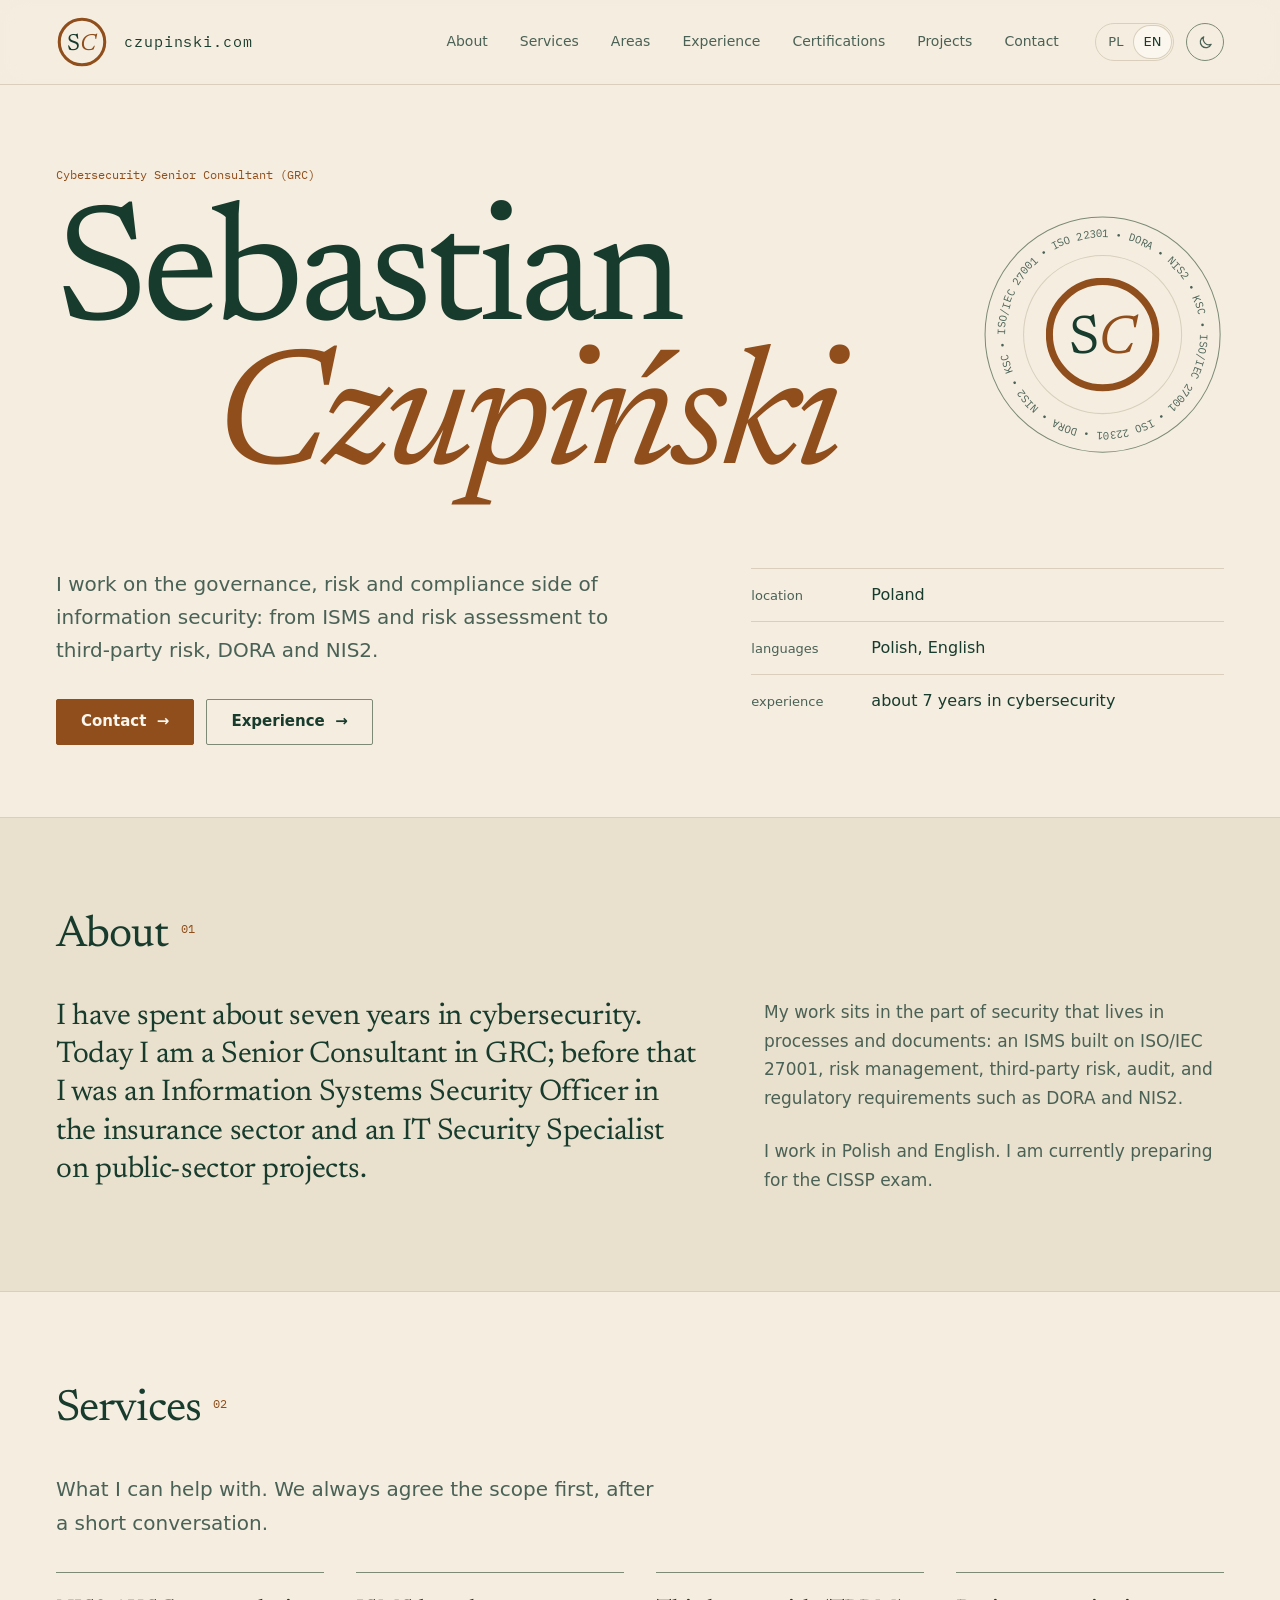
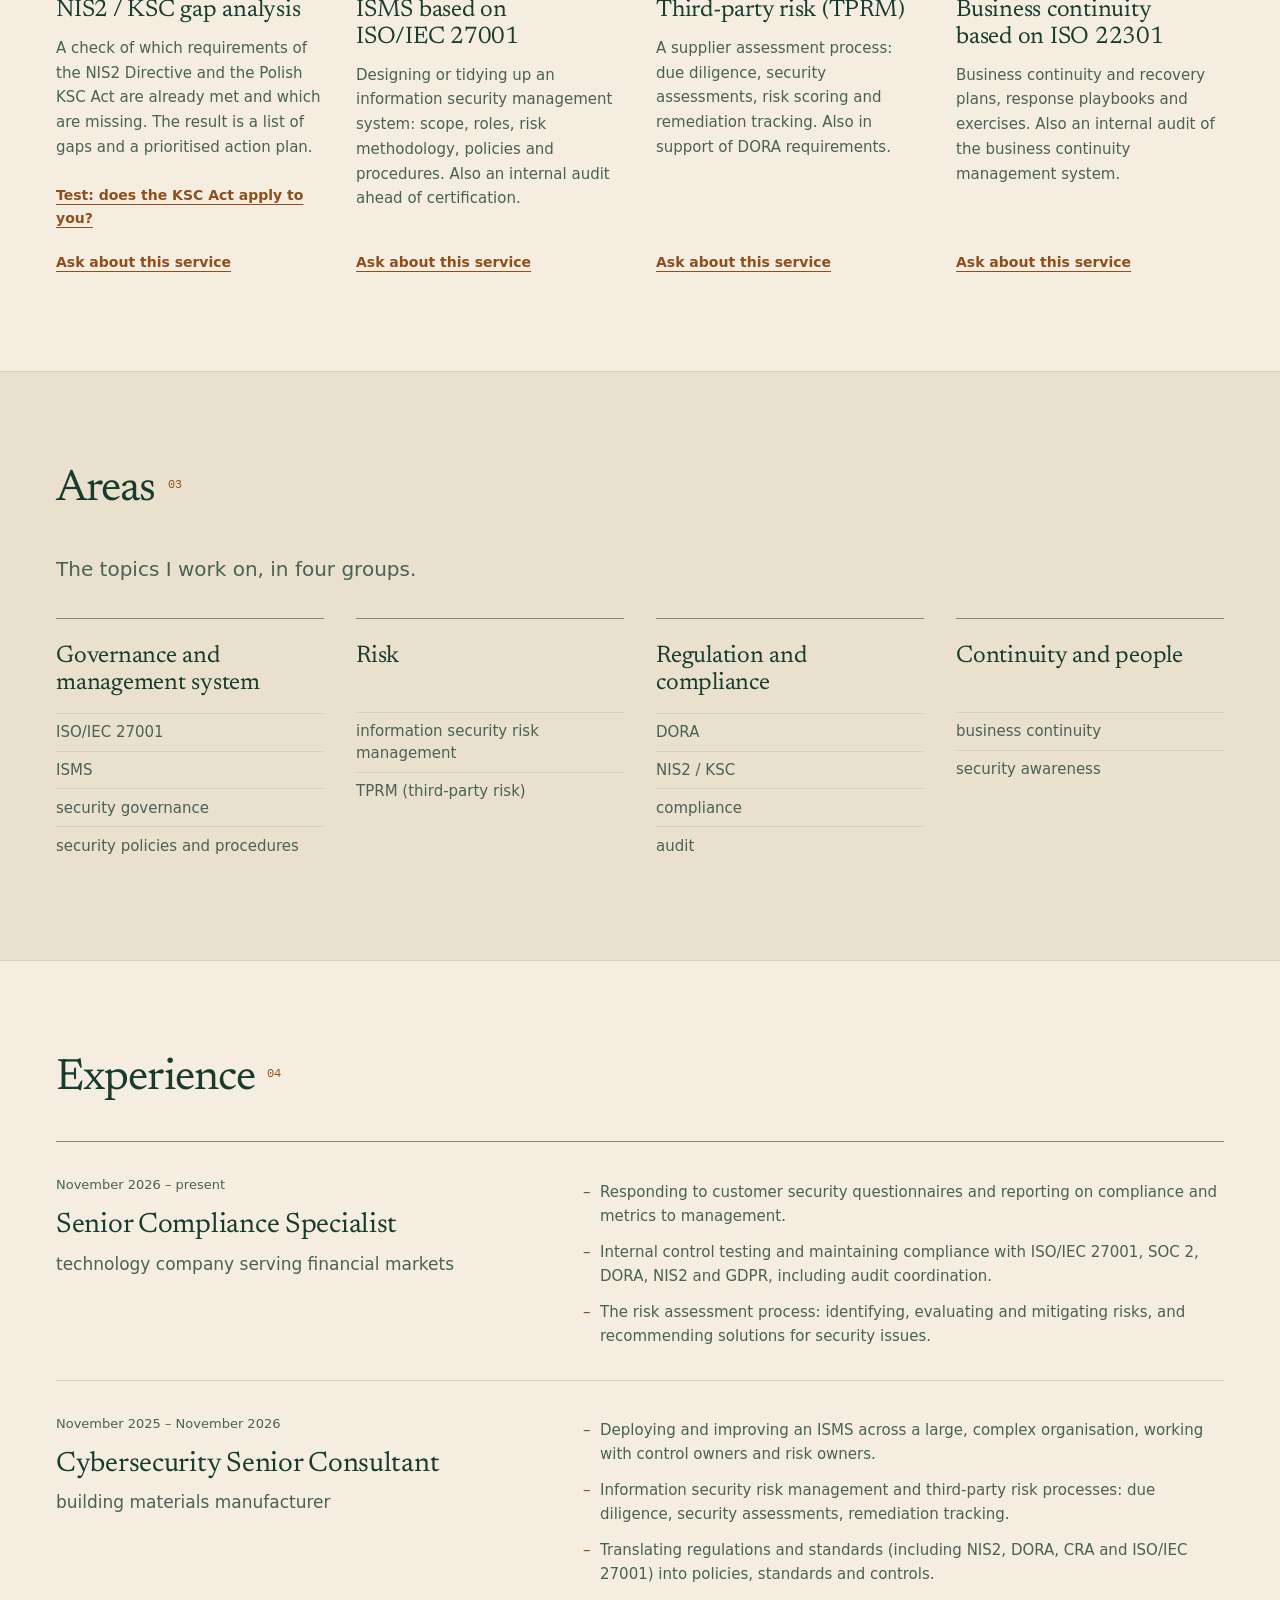
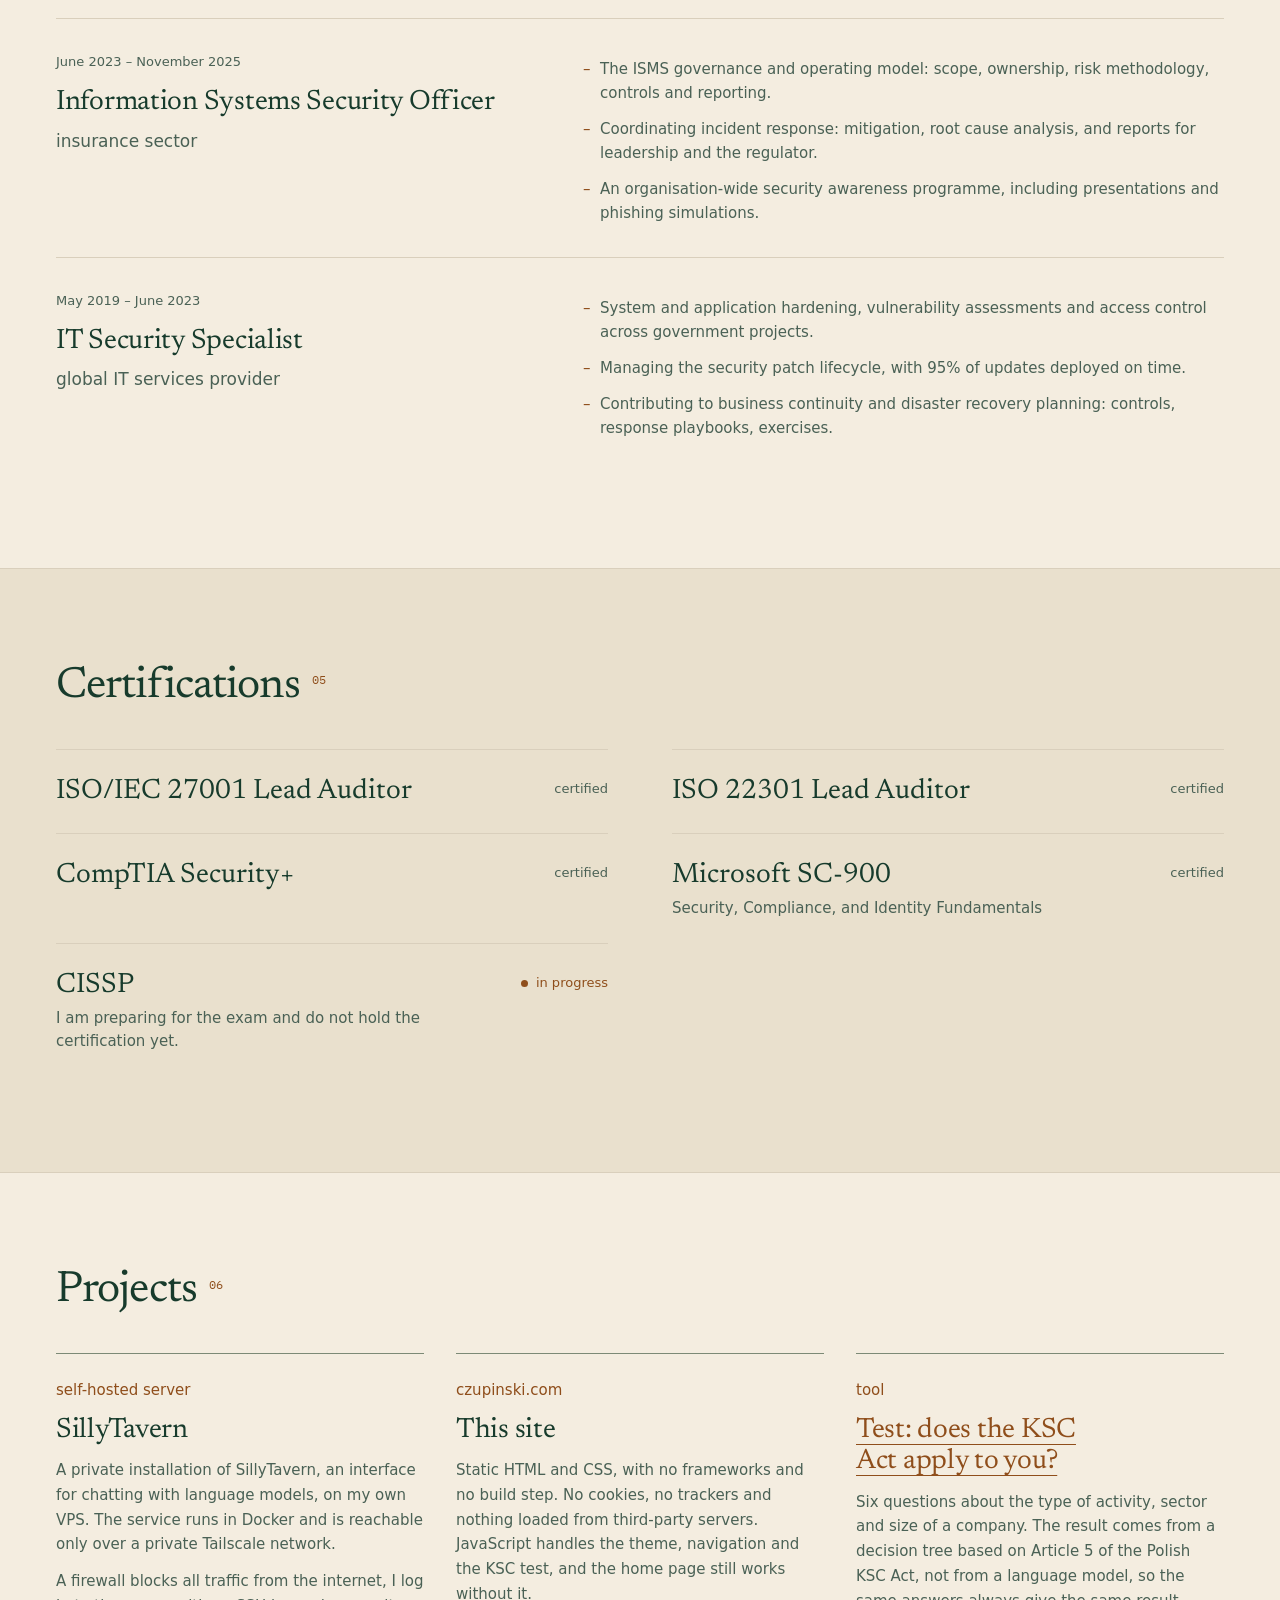
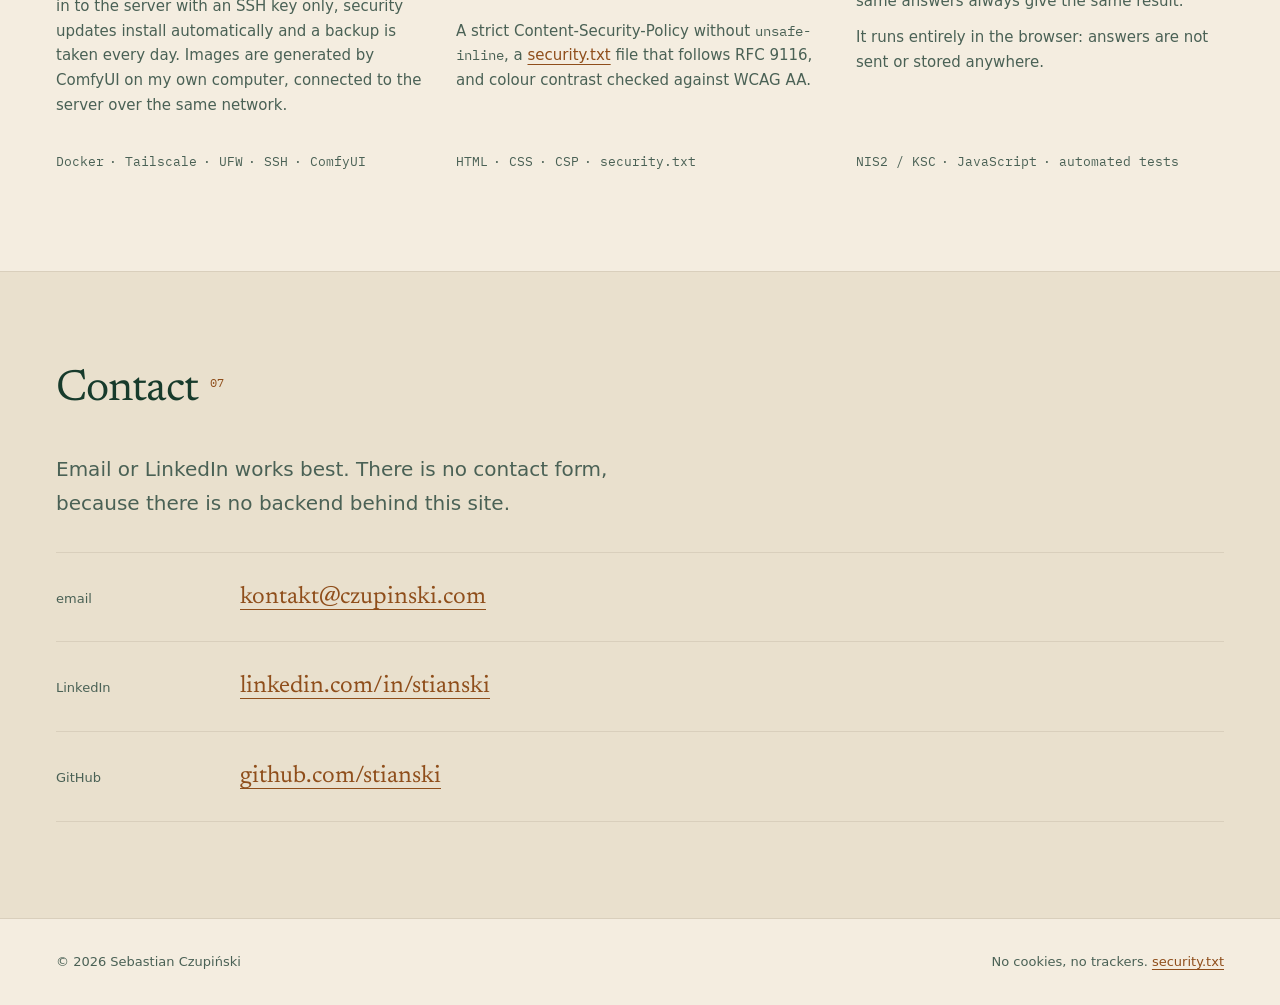
==== commit 5efff029: "Test KSC (PL i EN): czy firma podlega ustawie o KSC; karta projektu, link do GitHuba, strona bez zna" ====
--- a/en/index.html
+++ b/en/index.html
@@ -166,6 +166,7 @@
             <article class="service">
               <h3>NIS2 / KSC gap analysis</h3>
               <p>A check of which requirements of the NIS2 Directive and the Polish KSC Act are already met and which are missing. The result is a list of gaps and a prioritised action plan.</p>
+              <a href="tools/ksc-applicability-test/index.html">Test: does the KSC Act apply to you?</a>
               <a href="#contact">Ask about this service</a>
             </article>
             <article class="service">
@@ -358,7 +359,7 @@
           <article class="card">
             <p class="card-kicker">czupinski.com</p>
             <h3>This site</h3>
-            <p>Static HTML and CSS, with no frameworks and no build step. No cookies, no trackers and nothing loaded from third-party servers. JavaScript only handles the theme and navigation, and the site still works without it.</p>
+            <p>Static HTML and CSS, with no frameworks and no build step. No cookies, no trackers and nothing loaded from third-party servers. JavaScript handles the theme, navigation and the KSC test, and the home page still works without it.</p>
             <p>A strict Content-Security-Policy without <code>unsafe-inline</code>, a <a href="../.well-known/security.txt">security.txt</a> file that follows RFC 9116, and colour contrast checked against WCAG AA.</p>
             <ul class="tags">
               <li>HTML</li>
@@ -368,48 +369,28 @@
             </ul>
           </article>
 
-          <article class="card card-empty">
-            <p class="card-kicker"><span class="todo">[TODO: category]</span></p>
-            <h3><span class="todo">[TODO: project name]</span></h3>
-            <p><span class="todo">[TODO: 2–3 sentences on what it is and what I did in it]</span></p>
+          <article class="card">
+            <p class="card-kicker">tool</p>
+            <h3><a href="tools/ksc-applicability-test/index.html">Test: does the KSC Act apply to you?</a></h3>
+            <p>Six questions about the type of activity, sector and size of a company. The result comes from a decision tree based on Article 5 of the Polish KSC Act, not from a language model, so the same answers always give the same result.</p>
+            <p>It runs entirely in the browser: answers are not sent or stored anywhere.</p>
+            <ul class="tags">
+              <li>NIS2 / KSC</li>
+              <li>JavaScript</li>
+              <li>automated tests</li>
+            </ul>
           </article>
         </div>
       </div>
     </section>
 
-    <!-- 8. LINKS: miejsce na promowane odnośniki (inne strony, profile, publikacje).
-         Wypełnienie jak w /index.html: nazwę owiń linkiem z rel="noopener noreferrer". -->
-    <section class="section band-alt" id="links" aria-labelledby="links-title">
+    <!-- Sekcja "More from me" została usunięta 19.11.2026 razem z polską "Więcej ode mnie". -->
+
+    <!-- 8. CONTACT -->
+    <section class="section band-alt" id="contact" aria-labelledby="contact-title">
       <div class="container section-inner">
         <header>
           <span class="section-label" aria-hidden="true">07</span>
-          <h2 id="links-title">More from me</h2>
-        </header>
-        <div class="card-grid">
-          <article class="card card-empty">
-            <p class="card-kicker"><span class="todo">[TODO: type, e.g. site, blog, tool]</span></p>
-            <h3><span class="todo">[TODO: name and address of the first link]</span></h3>
-            <p><span class="todo">[TODO: one sentence on what is there]</span></p>
-          </article>
-          <article class="card card-empty">
-            <p class="card-kicker"><span class="todo">[TODO: type]</span></p>
-            <h3><span class="todo">[TODO: name and address of the second link]</span></h3>
-            <p><span class="todo">[TODO: one sentence on what is there]</span></p>
-          </article>
-          <article class="card card-empty">
-            <p class="card-kicker"><span class="todo">[TODO: type]</span></p>
-            <h3><span class="todo">[TODO: name and address of the third link]</span></h3>
-            <p><span class="todo">[TODO: one sentence on what is there]</span></p>
-          </article>
-        </div>
-      </div>
-    </section>
-
-    <!-- 9. CONTACT -->
-    <section class="section" id="contact" aria-labelledby="contact-title">
-      <div class="container section-inner">
-        <header>
-          <span class="section-label" aria-hidden="true">08</span>
           <h2 id="contact-title">Contact</h2>
         </header>
         <div>
@@ -417,7 +398,7 @@
           <dl class="contact-list">
             <div><dt>email</dt><dd><a href="mailto:kontakt@czupinski.com">kontakt@czupinski.com</a></dd></div>
             <div><dt>LinkedIn</dt><dd><a href="https://www.linkedin.com/in/stianski" rel="noopener noreferrer">linkedin.com/in/stianski</a></dd></div>
-            <div><dt>GitHub</dt><dd><span class="todo">[TODO: account does not exist yet]</span></dd></div>
+            <div><dt>GitHub</dt><dd><a href="https://github.com/stianski" rel="noopener noreferrer">github.com/stianski</a></dd></div>
           </dl>
         </div>
       </div>
--- a/assets/css/style.css
+++ b/assets/css/style.css
@@ -2019,3 +2019,763 @@
     animation: none !important;
   }
 }
+
+/* 12. NARZĘDZIE KSC (2026-11-18) ---------------------------------------------
+   Podstrona /narzedzia/czy-podlegam-pod-ksc/ i jej wersja angielska, kierunek
+   "Protokół": pytanie albo wynik oraz zapis odpowiedzi. Elementy tworzy
+   assets/js/ksc-strona.js; wynik liczy assets/js/ksc-test.js.
+   Na szerokim ekranie cała podstrona trzyma jedną siatkę 12 kolumn (.ksc-grid):
+   lewa część to kolumny 1-4, prawa zaczyna się zawsze od kolumny 6 (hero,
+   narzędzie, "Jak działa", pytania). Na telefonie wszystko stoi w jednej kolumnie,
+   a zapis odpowiedzi jest zwinięty do jednego wiersza pod pytaniem.
+   Styl kierunku B: linie zamiast pudełek, kolory wyłącznie ze zmiennych. */
+.ksc-hero {
+  padding-block: var(--space-5);
+}
+
+.ksc-hero .eyebrow {
+  margin-bottom: var(--space-3);
+  font-size: 0.875rem;
+}
+
+.ksc-hero h1 {
+  font-size: clamp(1.625rem, 7vw, 2.25rem);
+  line-height: 1.04;
+  letter-spacing: -0.03em;
+}
+
+.ksc-hero h1 em,
+.ksc-verdict em {
+  color: var(--color-accent);
+}
+
+.ksc-lead {
+  max-width: 36rem;
+  margin-top: var(--space-4);
+  color: var(--color-text-muted);
+  font-size: 1.0625rem;
+  line-height: 1.6;
+}
+
+/* Zdanie o prywatności stoi pod zapisem odpowiedzi, bo właśnie ich dotyczy. */
+.ksc-privacy {
+  margin-top: var(--space-4);
+  color: var(--color-text);
+  font-size: 0.875rem;
+  line-height: 1.55;
+}
+
+/* Miejsce na narzędzie zarezerwowane przed wczytaniem pytań, żeby strona nie skakała.
+   Tylko z JavaScriptem: bez niego w tym miejscu jest sam komunikat. */
+.js [data-ksc-app] {
+  min-height: 24rem;
+}
+
+.section.ksc-tool {
+  padding-block: var(--space-6) var(--space-7);
+}
+
+/* Komunikat bez JavaScriptu albo gdy nie udało się wczytać pytań. */
+.ksc-message {
+  max-width: 40rem;
+  color: var(--color-text-muted);
+}
+
+.ksc-kicker {
+  display: block;
+  color: var(--color-accent);
+  font-family: var(--font-mono);
+  font-size: 0.875rem;
+  letter-spacing: 0;
+}
+
+button.button {
+  font-family: var(--font-sans);
+  cursor: pointer;
+}
+
+/* Pytanie */
+.ksc-q {
+  min-width: 0;
+  margin: 0;
+  padding: 0;
+  border: 0;
+}
+
+.ksc-q legend {
+  padding: 0;
+  color: var(--color-heading);
+  font-family: var(--font-serif);
+  font-size: clamp(1.625rem, 5.5vw, 2.25rem);
+  line-height: 1.12;
+  letter-spacing: -0.015em;
+  text-wrap: balance;
+}
+
+.ksc-q legend .ksc-kicker {
+  margin-bottom: var(--space-3);
+  line-height: 1.5;
+}
+
+/* Fokus trafia tu ze skryptu po zmianie kroku; obrys byłby mylący, bo to nie kontrolka. */
+.ksc-q legend:focus,
+.ksc-verdict:focus {
+  outline: none;
+}
+
+/* Dopowiedzenie do pytania: zwykły tekst, wyraźnie niżej w hierarchii niż pytanie. */
+.ksc-hint {
+  max-width: 38rem;
+  margin-top: var(--space-3);
+  color: var(--color-text-muted);
+  line-height: 1.6;
+}
+
+/* Odpowiedzi: wiersze z liniami włosowymi. Cała etykieta jest klikalna. */
+.ksc-opts {
+  margin-top: var(--space-5);
+  border-top: 1px solid var(--color-border-strong);
+  border-bottom: 1px solid var(--color-border-strong);
+}
+
+.ksc-opt-row + .ksc-opt-row {
+  border-top: 1px solid var(--color-border);
+}
+
+.ksc-opt {
+  display: grid;
+  grid-template-columns: 1.25rem 1fr;
+  gap: var(--space-4);
+  align-items: start;
+  min-height: 3.25rem;
+  padding: 0.95rem 0;
+  line-height: 1.5;
+  cursor: pointer;
+}
+
+.ksc-opt input {
+  width: 1.25rem;
+  height: 1.25rem;
+  margin: 0.15rem 0 0;
+  background: transparent;
+  border: 1px solid var(--color-border-strong);
+  border-radius: 50%;
+  -webkit-appearance: none;
+  appearance: none;
+  cursor: pointer;
+}
+
+.ksc-opt input[type="checkbox"] {
+  border-radius: 2px;
+}
+
+/* Zaznaczenie: miedziany środek z odstępem w kolorze tła (cień do wewnątrz). */
+.ksc-opt input:checked {
+  background: var(--color-accent);
+  border-color: var(--color-accent);
+  box-shadow: inset 0 0 0 4px var(--color-bg);
+}
+
+.ksc-opt:hover span {
+  color: var(--color-heading);
+}
+
+@supports selector(:has(a)) {
+  .ksc-opt:has(input:checked) span {
+    color: var(--color-heading);
+    font-weight: 600;
+  }
+}
+
+/* Lista z załącznika pod odpowiedzią, której dotyczy; wcięta do tekstu etykiety. */
+.ksc-more {
+  margin: -0.75rem 0 var(--space-3) calc(1.25rem + var(--space-4));
+}
+
+/* Wysokość wiersza ok. 44 px: wygodny cel dla palca. */
+.ksc-more summary {
+  display: flex;
+  align-items: center;
+  gap: 0.6rem;
+  padding: 0.75rem 0;
+  color: var(--color-accent);
+  font-size: 0.9375rem;
+  cursor: pointer;
+}
+
+.ksc-more ul {
+  padding: 0 0 var(--space-2) 1.35rem;
+  color: var(--color-text-muted);
+  font-size: 0.9375rem;
+  line-height: 1.45;
+}
+
+.ksc-more summary::-webkit-details-marker {
+  display: none;
+}
+
+/* Ten sam znak co w przełączniku zapisu odpowiedzi; pusty tekst zastępczy dla czytników. */
+.ksc-more summary::before {
+  content: "+";
+  content: "+" / "";
+  width: 0.75rem;
+  font-family: var(--font-mono);
+  font-size: 1rem;
+  line-height: 1;
+}
+
+.ksc-more[open] summary::before {
+  content: "–";
+  content: "–" / "";
+}
+
+.ksc-more li {
+  padding-block: 0.3rem;
+  break-inside: avoid;
+}
+
+.ksc-err {
+  min-height: 1.5rem;
+  margin-top: var(--space-3);
+  color: var(--color-accent);
+  font-size: 0.9375rem;
+}
+
+.ksc-nav {
+  display: flex;
+  flex-wrap: wrap;
+  gap: var(--space-3);
+  margin-top: var(--space-4);
+}
+
+.ksc-back::after {
+  content: none;
+}
+
+/* W kodzie "Dalej" jest pierwszy (to on wysyła formularz), na ekranie "Wstecz" stoi po lewej. */
+.ksc-prev {
+  order: -1;
+}
+
+.ksc-nav .button {
+  min-height: 3rem;
+  padding-inline: var(--space-5);
+}
+
+/* "Zacznij od nowa": cichy przycisk tekstowy, żeby nie konkurował z główną propozycją. */
+.ksc-textbtn {
+  min-height: 3rem;
+  padding: 0 var(--space-3);
+  background: none;
+  color: var(--color-text-muted);
+  border: 0;
+  font: inherit;
+  font-size: 0.9375rem;
+  text-decoration: underline;
+  text-decoration-thickness: 1px;
+  text-underline-offset: 0.25em;
+  cursor: pointer;
+}
+
+.ksc-textbtn:hover {
+  color: var(--color-accent);
+}
+
+/* Wynik. Selektor z .section, żeby wygrać z ogólnym ".section h2". */
+.section .ksc-verdict {
+  margin-top: var(--space-3);
+  font-size: clamp(2.5rem, 10.5vw, 3.25rem);
+  line-height: 1;
+  letter-spacing: -0.025em;
+  text-wrap: balance;
+}
+
+.ksc-result-text {
+  max-width: 40rem;
+  margin-top: var(--space-4);
+  color: var(--color-text);
+  font-size: 1.125rem;
+  line-height: 1.6;
+}
+
+.ksc-notes {
+  margin-top: var(--space-5);
+}
+
+.ksc-notes div {
+  display: grid;
+  gap: var(--space-1);
+  padding-block: 0.85rem;
+  border-top: 1px solid var(--color-border);
+}
+
+/* Pierwsza uwaga (dla podlegających: termin, który już minął) zaczyna się linią w akcencie. */
+.ksc-notes div:first-child {
+  border-top-color: var(--color-accent);
+}
+
+.ksc-notes dt {
+  color: var(--color-accent);
+  font-size: 0.9375rem;
+}
+
+.ksc-notes dd {
+  color: var(--color-text-muted);
+  line-height: 1.6;
+}
+
+/* Następny krok: jedna propozycja z linkiem do Kontaktu, jak w sekcji "Usługi". */
+.ksc-next {
+  margin-top: var(--space-5);
+  padding-top: var(--space-4);
+  border-top: 1px solid var(--color-border-strong);
+}
+
+.ksc-next h3 {
+  margin-top: var(--space-1);
+  font-size: 1.5rem;
+}
+
+.ksc-next p {
+  max-width: 40rem;
+  margin-top: var(--space-3);
+  color: var(--color-text-muted);
+  line-height: 1.65;
+}
+
+.ksc-result > .ksc-nav {
+  margin-top: var(--space-3);
+}
+
+.ksc-meta + .ksc-meta {
+  margin-top: var(--space-2);
+}
+
+.ksc-next .ksc-nav {
+  margin-top: var(--space-5);
+}
+
+.ksc-meta {
+  max-width: 40rem;
+  margin-top: var(--space-6);
+  color: var(--color-text-muted);
+  font-size: 0.875rem;
+  line-height: 1.6;
+}
+
+/* Zapis odpowiedzi. Na telefonie: jeden wiersz-przełącznik pod pytaniem, lista po rozwinięciu. */
+.ksc-aside {
+  margin-top: var(--space-7);
+}
+
+.ksc-result > .ksc-aside {
+  margin-top: var(--space-6);
+}
+
+.ksc-log-title {
+  display: none;
+  margin-bottom: var(--space-3);
+  color: var(--color-text-muted);
+  font-size: 0.875rem;
+}
+
+.ksc-log-toggle {
+  display: flex;
+  align-items: center;
+  justify-content: space-between;
+  width: 100%;
+  min-height: 3.25rem;
+  padding: 0;
+  background: none;
+  color: var(--color-heading);
+  border: 0;
+  border-top: 1px solid var(--color-border-strong);
+  border-bottom: 1px solid var(--color-border);
+  font: inherit;
+  font-size: 0.9375rem;
+  text-align: left;
+  cursor: pointer;
+}
+
+/* Znak rozwinięcia dopisany w CSS, pusty tekst zastępczy dla czytników (stan mówi aria-expanded). */
+.ksc-log-toggle::after {
+  content: "+";
+  content: "+" / "";
+  color: var(--color-accent);
+  font-family: var(--font-mono);
+  font-size: 1.25rem;
+}
+
+.ksc-log-toggle[aria-expanded="true"]::after {
+  content: "–";
+  content: "–" / "";
+}
+
+.ksc-log {
+  display: none;
+  counter-reset: krok;
+}
+
+.ksc-aside.is-open .ksc-log {
+  display: block;
+}
+
+.ksc-log li {
+  display: grid;
+  grid-template-columns: 2rem 1fr;
+  align-items: start;
+  border-bottom: 1px solid var(--color-border);
+}
+
+.ksc-log li::before {
+  counter-increment: krok;
+  content: "0" counter(krok);
+  padding-top: 0.8rem;
+  color: var(--color-text-muted);
+  font-family: var(--font-mono);
+  font-size: 0.8125rem;
+}
+
+/* Wiersz zapisu: etykieta i odpowiedź po lewej, "zmień" po prawej. Dla udzielonej
+   odpowiedzi cały wiersz jest przyciskiem (min. 48 px wysokości). */
+.ksc-log-row {
+  display: grid;
+  grid-template-columns: 1fr auto;
+  gap: 0 var(--space-3);
+  align-items: center;
+  width: 100%;
+  min-height: 3rem;
+  padding: 0.6rem 0;
+  background: none;
+  color: inherit;
+  border: 0;
+  font: inherit;
+  text-align: left;
+}
+
+button.ksc-log-row {
+  cursor: pointer;
+}
+
+.ksc-log .q {
+  grid-column: 1;
+  color: var(--color-text-muted);
+  font-size: 0.875rem;
+  line-height: 1.5;
+}
+
+.ksc-log .a {
+  grid-column: 1;
+  color: var(--color-heading);
+  font-size: 0.9375rem;
+  line-height: 1.45;
+}
+
+.ksc-change {
+  grid-row: 1 / span 2;
+  grid-column: 2;
+  color: var(--color-accent);
+  font-size: 0.9375rem;
+  text-decoration: underline;
+  text-decoration-thickness: 1px;
+  text-underline-offset: 0.25em;
+}
+
+button.ksc-log-row:hover .ksc-change {
+  color: var(--color-accent-hover);
+}
+
+.ksc-log .is-current::before {
+  color: var(--color-accent);
+}
+
+.ksc-log .is-current .q {
+  color: var(--color-heading);
+  font-weight: 600;
+}
+
+.ksc-log .is-current .a {
+  color: var(--color-accent);
+}
+
+.ksc-log .is-empty .a {
+  color: var(--color-text-muted);
+}
+
+.ksc-log-count {
+  color: var(--color-accent);
+}
+
+/* Sekcje pod narzędziem */
+.ksc-how div {
+  padding-block: var(--space-5);
+  border-top: 1px solid var(--color-border);
+}
+
+.ksc-how div:first-child {
+  border-top-color: var(--color-border-strong);
+}
+
+.ksc-how h3 {
+  font-size: 1.5rem;
+}
+
+.ksc-how p {
+  max-width: 38rem;
+  margin-top: var(--space-2);
+  color: var(--color-text-muted);
+  line-height: 1.65;
+}
+
+.ksc-faq div {
+  display: grid;
+  gap: var(--space-3);
+  padding-block: var(--space-5);
+  border-top: 1px solid var(--color-border);
+}
+
+.ksc-faq div:first-child {
+  border-top-color: var(--color-border-strong);
+}
+
+.ksc-faq dt {
+  color: var(--color-heading);
+  font-family: var(--font-serif);
+  font-size: 1.375rem;
+  line-height: 1.25;
+}
+
+.ksc-faq dd {
+  max-width: 38rem;
+  color: var(--color-text-muted);
+  line-height: 1.65;
+}
+
+/* Usługi na stronie głównej: drugi link w karcie stoi tuż pod pierwszym. */
+.service a + a {
+  margin-top: 0;
+  padding-top: var(--space-2);
+}
+
+/* Telefon: przyciski na pełną szerokość, jeden pod drugim. */
+@media (max-width: 39.99em) {
+  .ksc-nav .button {
+    flex: 2 1 0;
+    min-height: 3rem;
+    padding-inline: var(--space-3);
+  }
+
+  .ksc-nav .ksc-prev {
+    flex: 1 1 0;
+  }
+
+  .ksc-result .ksc-nav {
+    flex-direction: column;
+    align-items: stretch;
+  }
+
+  .ksc-result .ksc-nav .button {
+    flex: none;
+    width: 100%;
+  }
+
+  .ksc-textbtn {
+    align-self: flex-start;
+    padding-left: 0;
+  }
+}
+
+@media (min-width: 40em) {
+  /* Etykieta i przełącznik listy zajmują to samo pole siatki: etykieta od lewej, przełącznik
+     dosunięty do prawej, więc wszystkie wiersze odpowiedzi mają tę samą wysokość. Lista rozwija
+     się pod spodem. pointer-events przepuszcza kliknięcia w etykietę pod pustą częścią pola. */
+  .ksc-opt-row {
+    display: grid;
+  }
+
+  .ksc-opt-row > * {
+    grid-area: 1 / 1;
+  }
+
+  .ksc-opt {
+    align-self: start;
+  }
+
+  .ksc-more {
+    margin: 0;
+    pointer-events: none;
+  }
+
+  .ksc-more summary,
+  .ksc-more ul {
+    pointer-events: auto;
+  }
+
+  .ksc-more summary {
+    width: max-content;
+    min-height: 3.25rem;
+    margin-left: auto;
+    padding-block: 0;
+  }
+
+  .ksc-more ul {
+    columns: 2;
+    column-gap: var(--space-6);
+    padding: 0 0 var(--space-4) calc(1.25rem + var(--space-4));
+  }
+
+  @supports selector(:has(a)) {
+    .ksc-opt-row:has(.ksc-more) .ksc-opt {
+      padding-right: 11rem;
+    }
+  }
+
+  .ksc-notes div {
+    grid-template-columns: 9rem 1fr;
+    align-items: baseline;
+  }
+}
+
+@media (min-width: 60em) {
+  .ksc-grid,
+  .ksc-faq div {
+    display: grid;
+    grid-template-columns: repeat(12, 1fr);
+    column-gap: var(--space-5);
+    align-items: start;
+  }
+
+  /* Zwarty tytuł: to strona narzędzia, więc pytanie ma być widać bez przewijania.
+     Tytuł w lewej części siatki, wstęp w prawej, na wysokości dolnego wiersza tytułu. */
+  .ksc-hero {
+    padding-block: 1.75rem;
+  }
+
+  .ksc-hero .eyebrow {
+    grid-column: 1 / -1;
+  }
+
+  .ksc-hero h1 {
+    grid-column: 1 / 6;
+    font-size: 2.5rem;
+    line-height: 1.02;
+  }
+
+  .ksc-hero .ksc-lead {
+    grid-column: 6 / -1;
+    align-self: end;
+    margin-top: 0;
+    padding-bottom: 0.15rem;
+    font-size: 1.0625rem;
+  }
+
+  /* Narzędzie zaczyna się wyżej niż zwykła sekcja, żeby pytanie było widać bez przewijania. */
+  .section.ksc-tool {
+    padding-block: 3.5rem 5rem;
+  }
+
+  .ksc-body {
+    grid-row: 1;
+    grid-column: 6 / -1;
+  }
+
+  /* Zapis odpowiedzi w lewej kolumnie, zawsze rozwinięty, zostaje na ekranie przy długich pytaniach. */
+  .ksc-aside {
+    grid-row: 1;
+    grid-column: 1 / 5;
+    position: sticky;
+    top: 7rem;
+    margin-top: 0;
+  }
+
+  /* Wynik: dzieci bloku wyniku stają się bezpośrednimi elementami siatki. Zapis odpowiedzi
+     idzie do lewej kolumny przez wszystkie wiersze, reszta zostaje w prawej. */
+  .ksc-result {
+    display: contents;
+  }
+
+  .ksc-result > * {
+    grid-column: 6 / -1;
+  }
+
+  .ksc-result > .ksc-aside {
+    grid-row: 1 / span 12;
+    grid-column: 1 / 5;
+    margin-top: 0;
+  }
+
+  .ksc-log-title {
+    display: block;
+  }
+
+  .ksc-log-toggle {
+    display: none;
+  }
+
+  .ksc-log {
+    display: block;
+    border-top: 1px solid var(--color-border-strong);
+  }
+
+  .section .ksc-verdict {
+    font-size: 3.25rem;
+    line-height: 1;
+  }
+
+  /* Propozycja w jednym rzędzie: opis po lewej, przycisk po prawej. */
+  .ksc-next {
+    display: grid;
+    grid-template-columns: 1fr auto;
+    column-gap: var(--space-6);
+    align-items: center;
+  }
+
+  .ksc-next > * {
+    grid-column: 1;
+  }
+
+  .ksc-next .ksc-nav {
+    grid-row: 1 / span 3;
+    grid-column: 2;
+    margin-top: 0;
+  }
+
+  .ksc-how-wrap .section-intro {
+    grid-column: 1 / 5;
+    margin-bottom: 0;
+    font-size: 1.125rem;
+  }
+
+  .ksc-how {
+    grid-column: 6 / -1;
+  }
+
+  .ksc-faq dt {
+    grid-column: 1 / 5;
+  }
+
+  .ksc-faq dd {
+    grid-column: 6 / -1;
+  }
+}
+
+/* Telefon: po pierwszej odpowiedzi wstęp znika, żeby pytanie stało wyżej. */
+@media (max-width: 59.99em) {
+  .ksc-started .ksc-lead {
+    display: none;
+  }
+}
+
+/* Wydruk wyniku: bez przycisków, z rozwiniętym zapisem odpowiedzi. */
+@media print {
+  .ksc-nav,
+  .ksc-change,
+  .ksc-next,
+  .ksc-log-toggle {
+    display: none;
+  }
+
+  .ksc-log {
+    display: block;
+  }
+}
